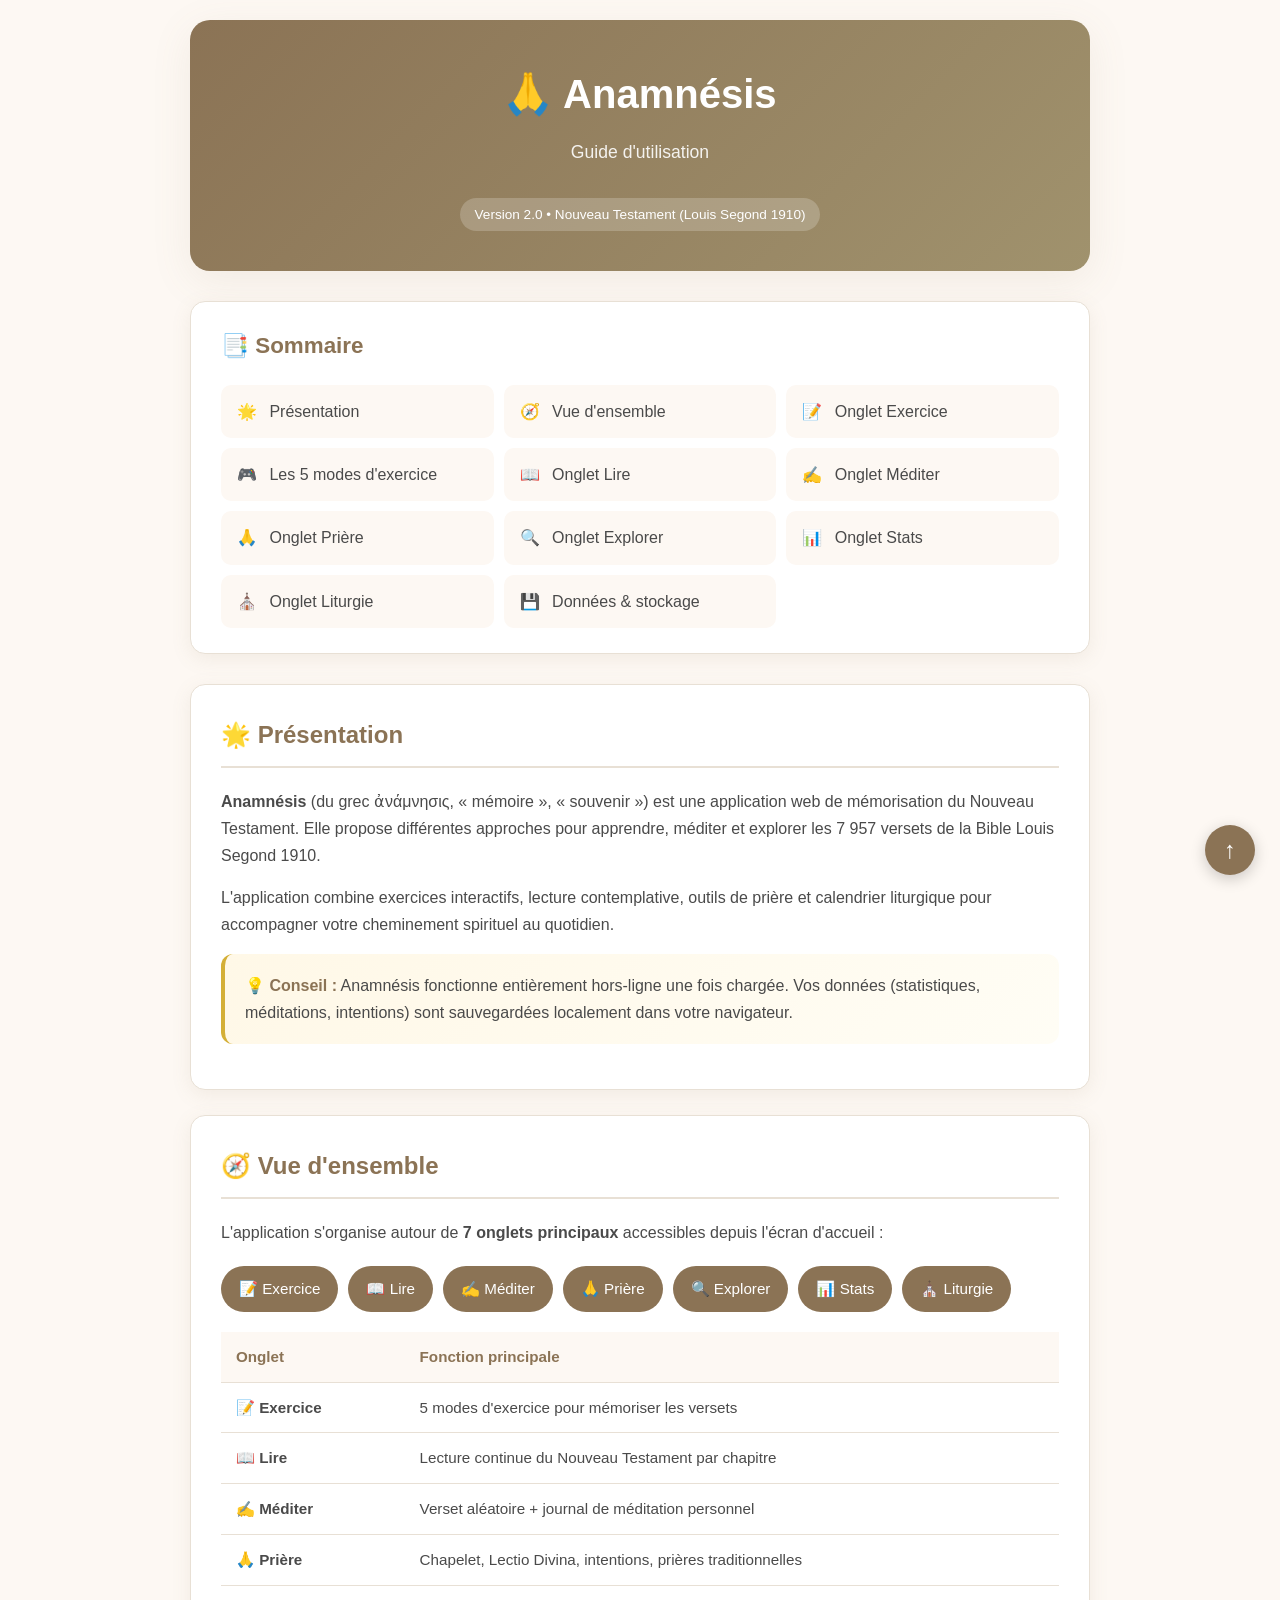
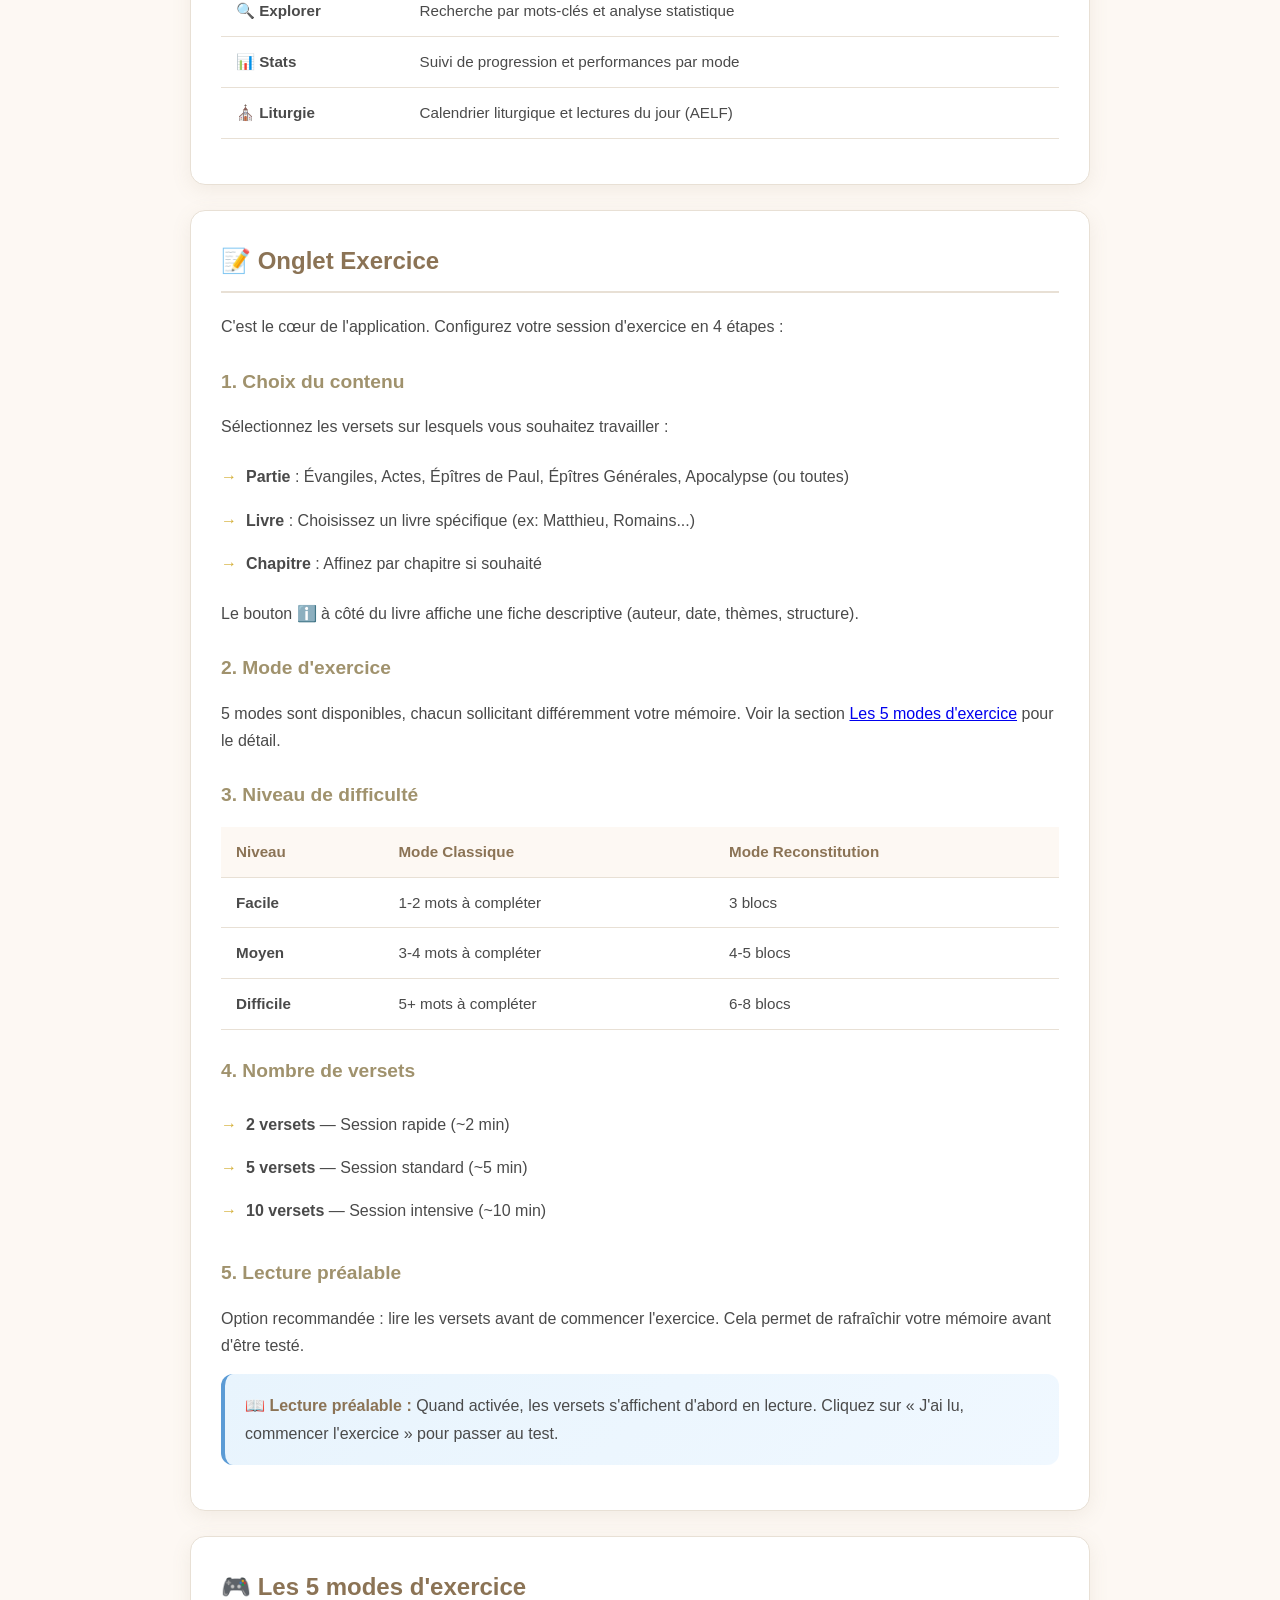
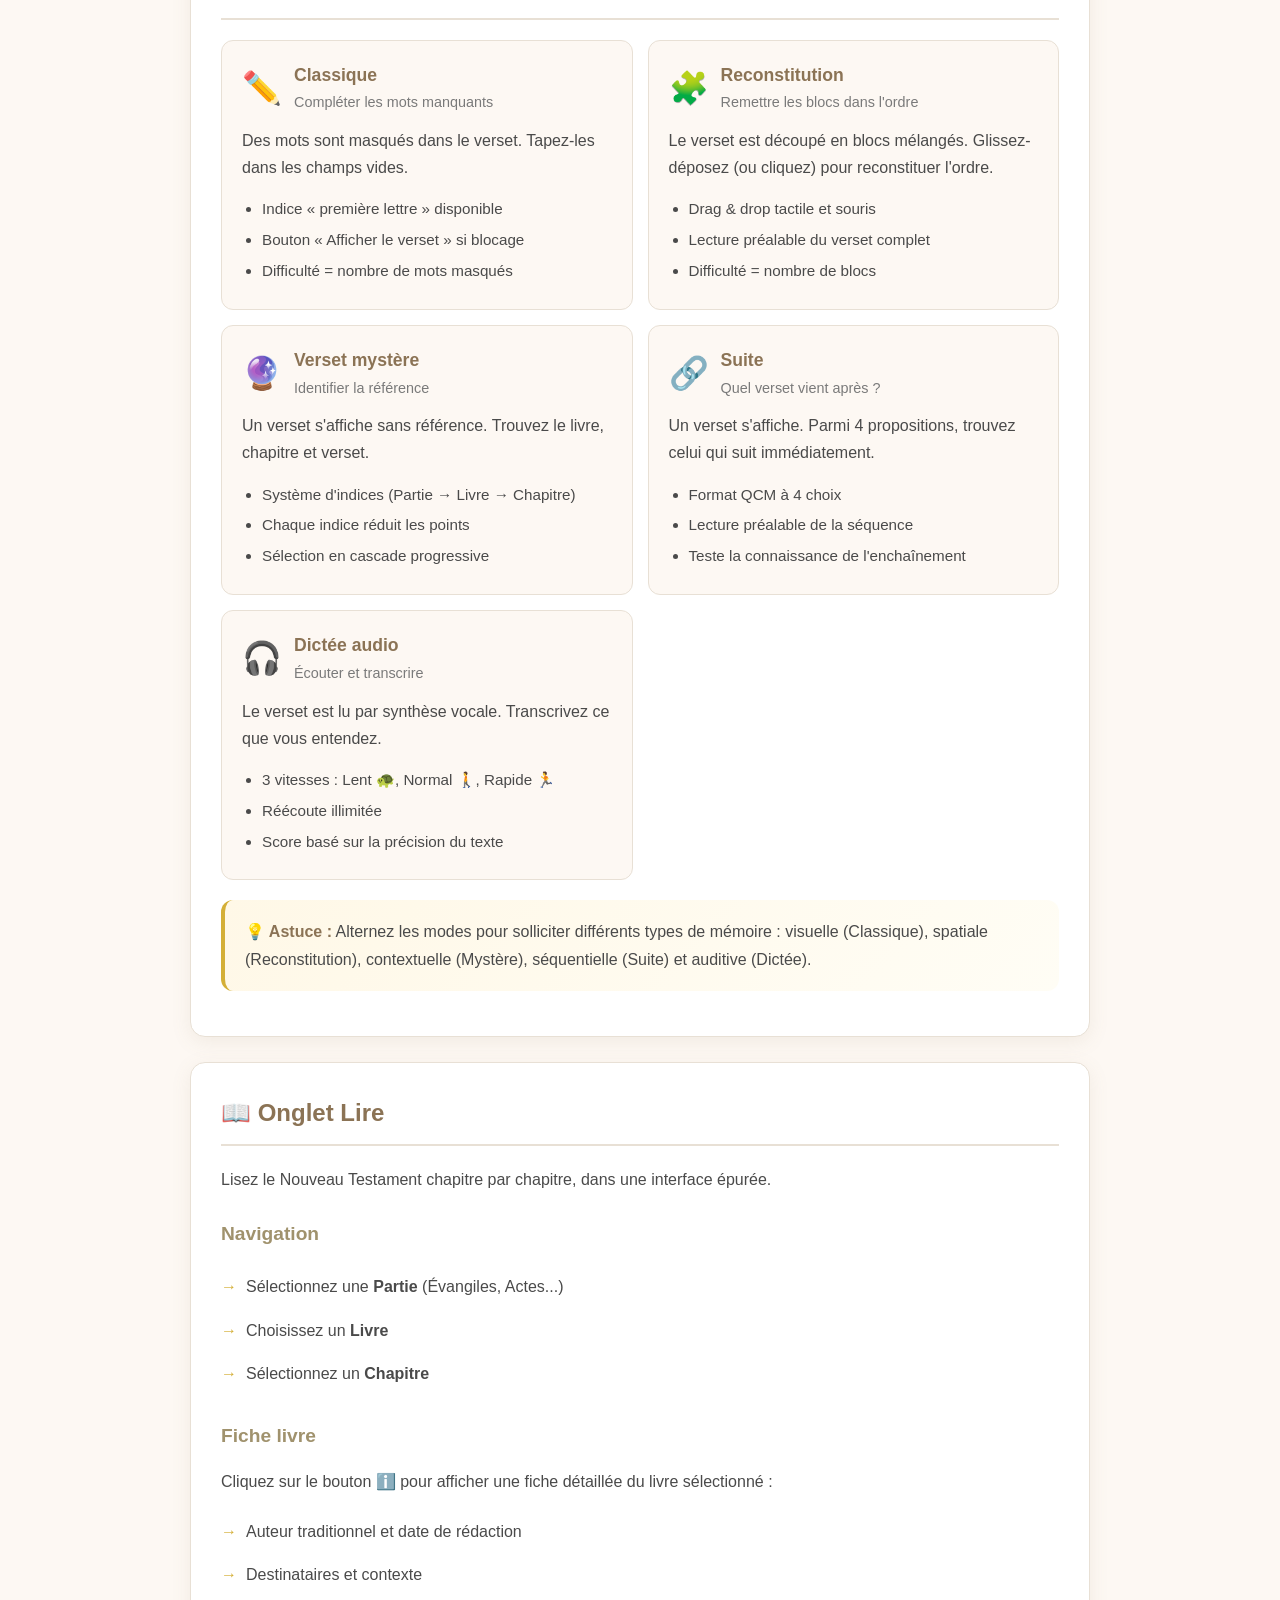
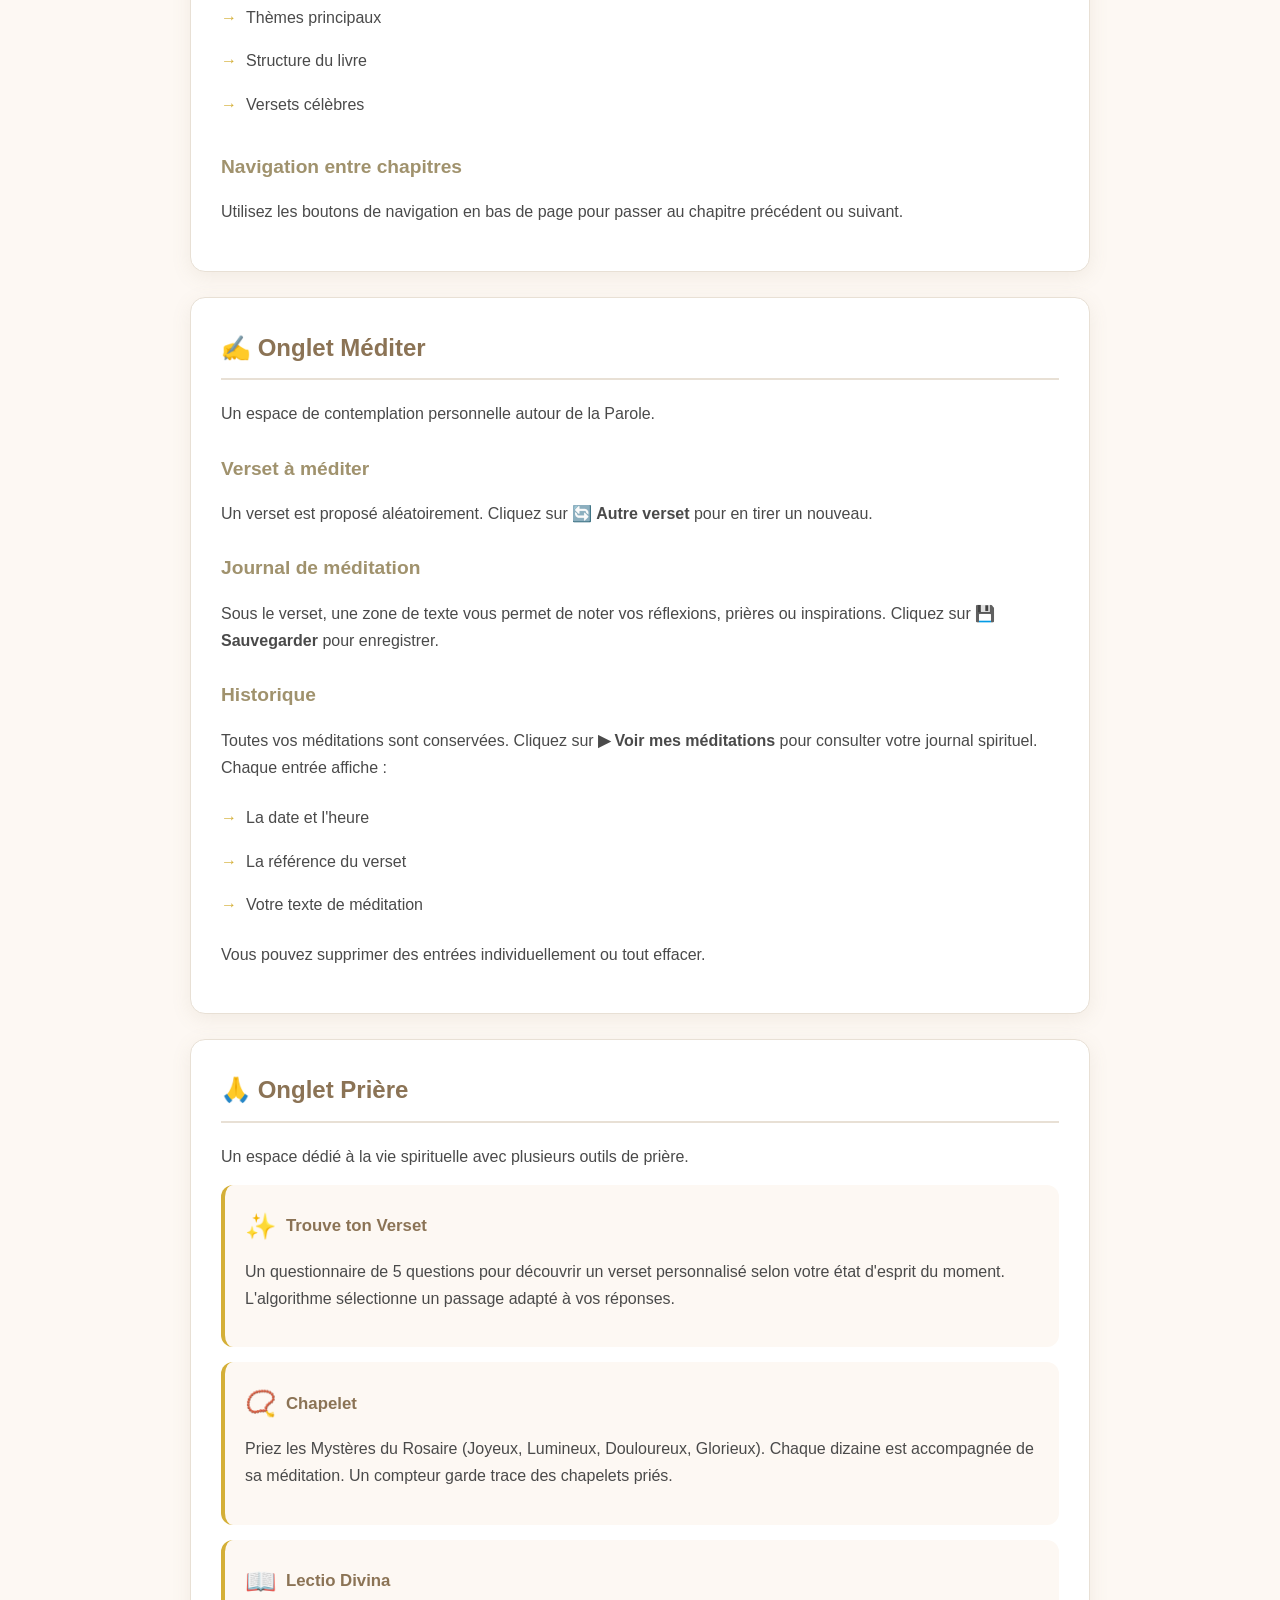
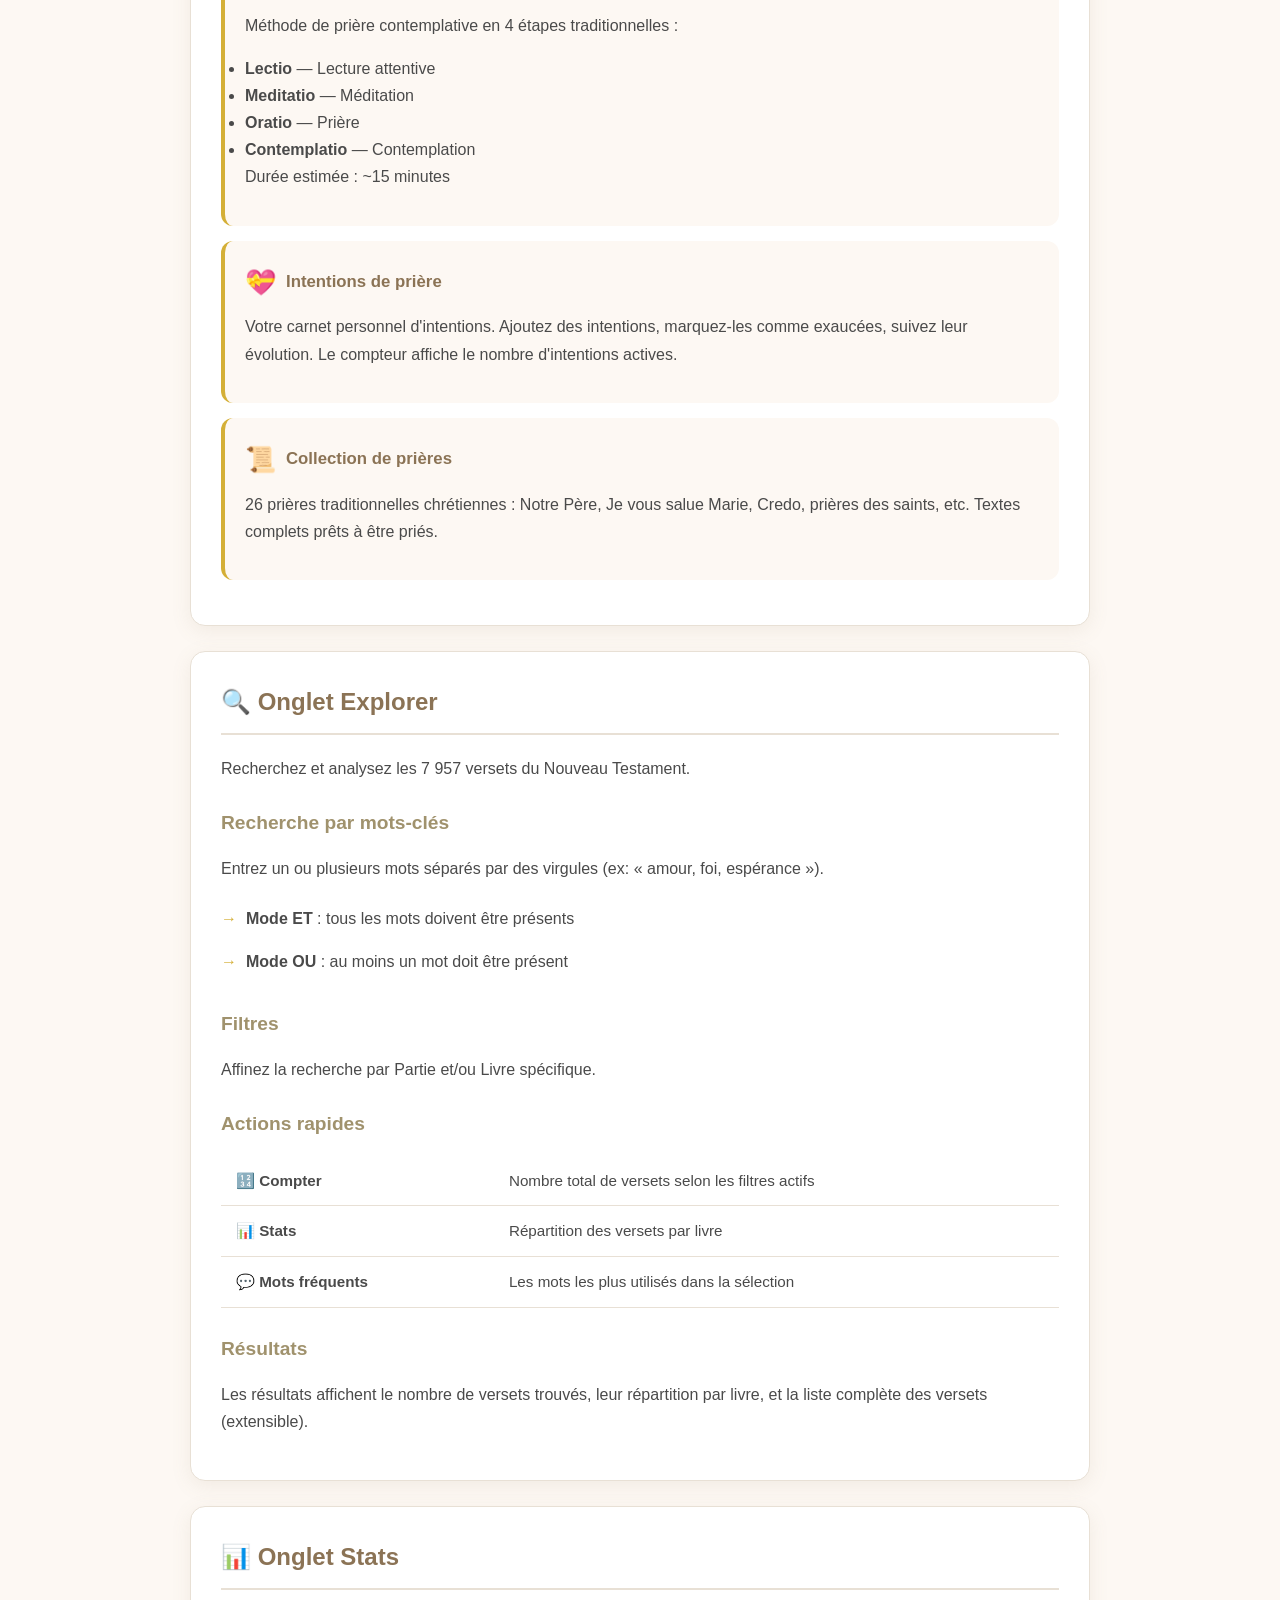
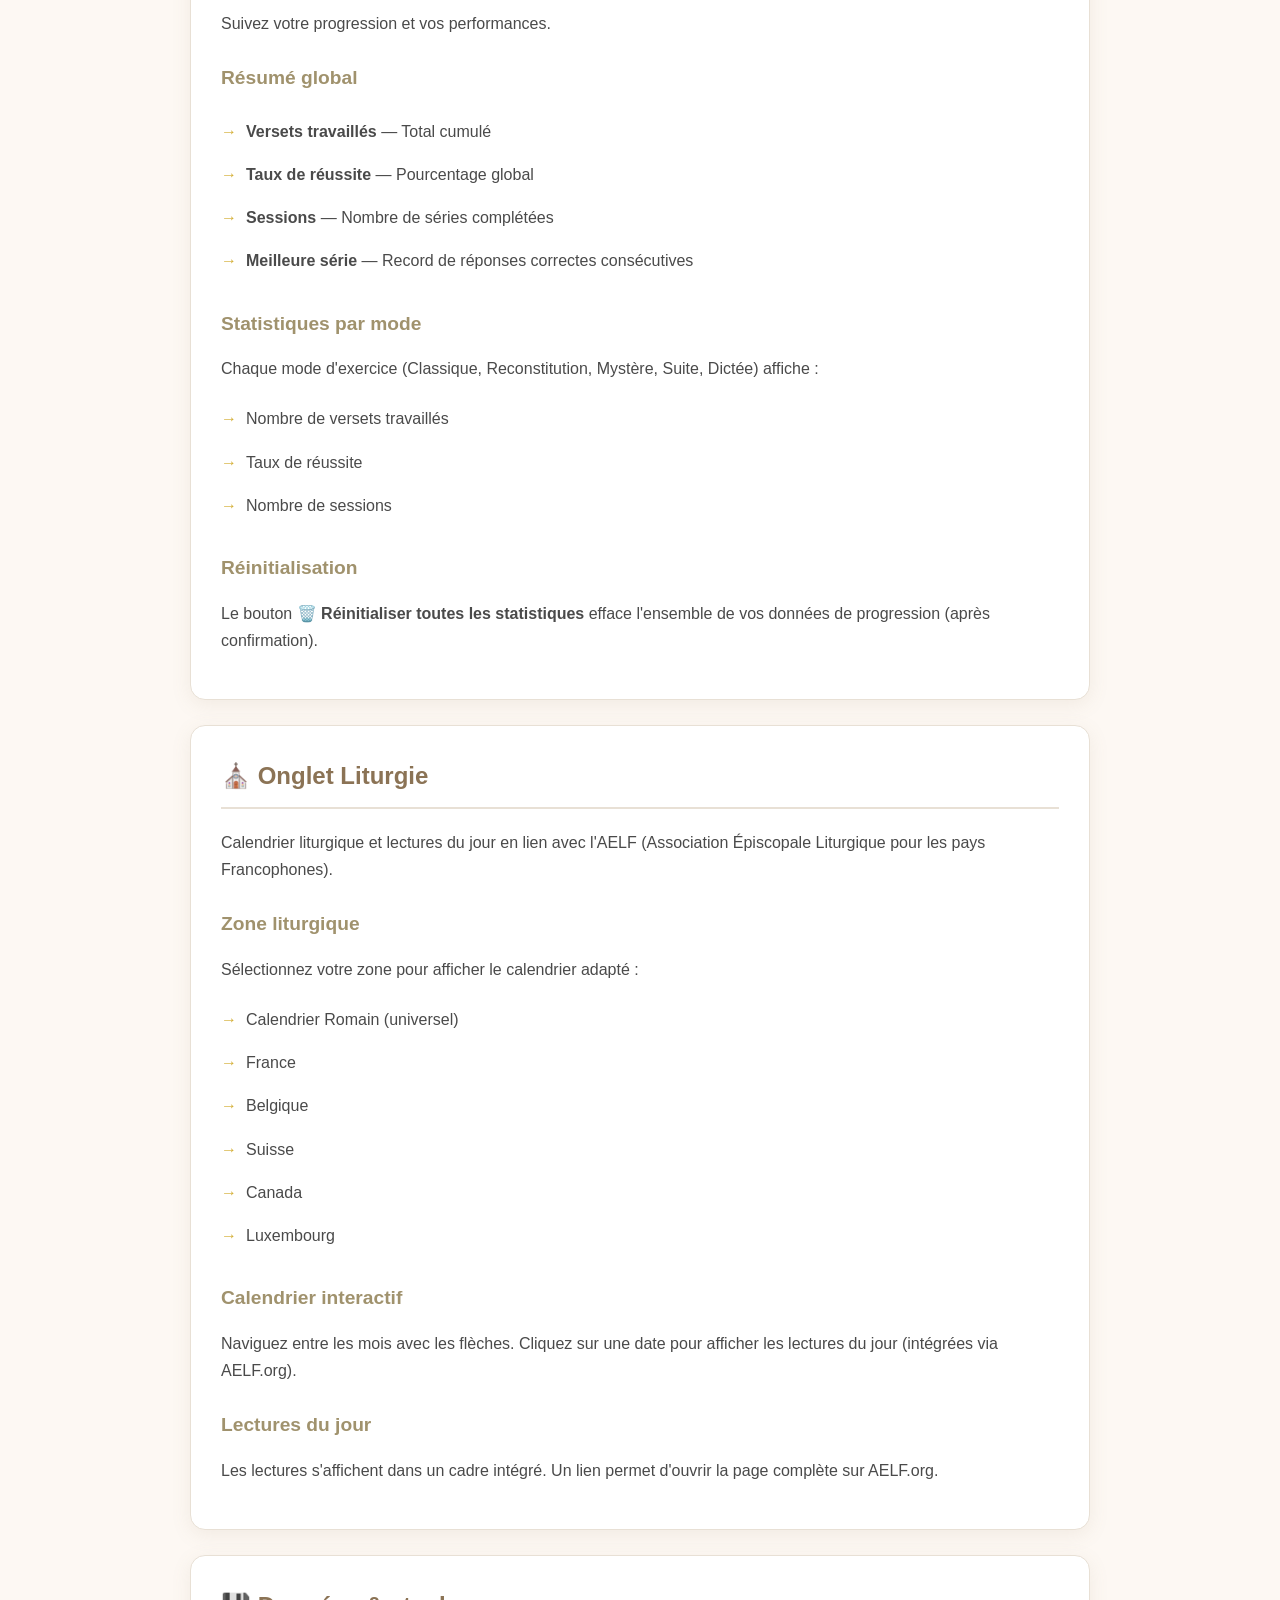
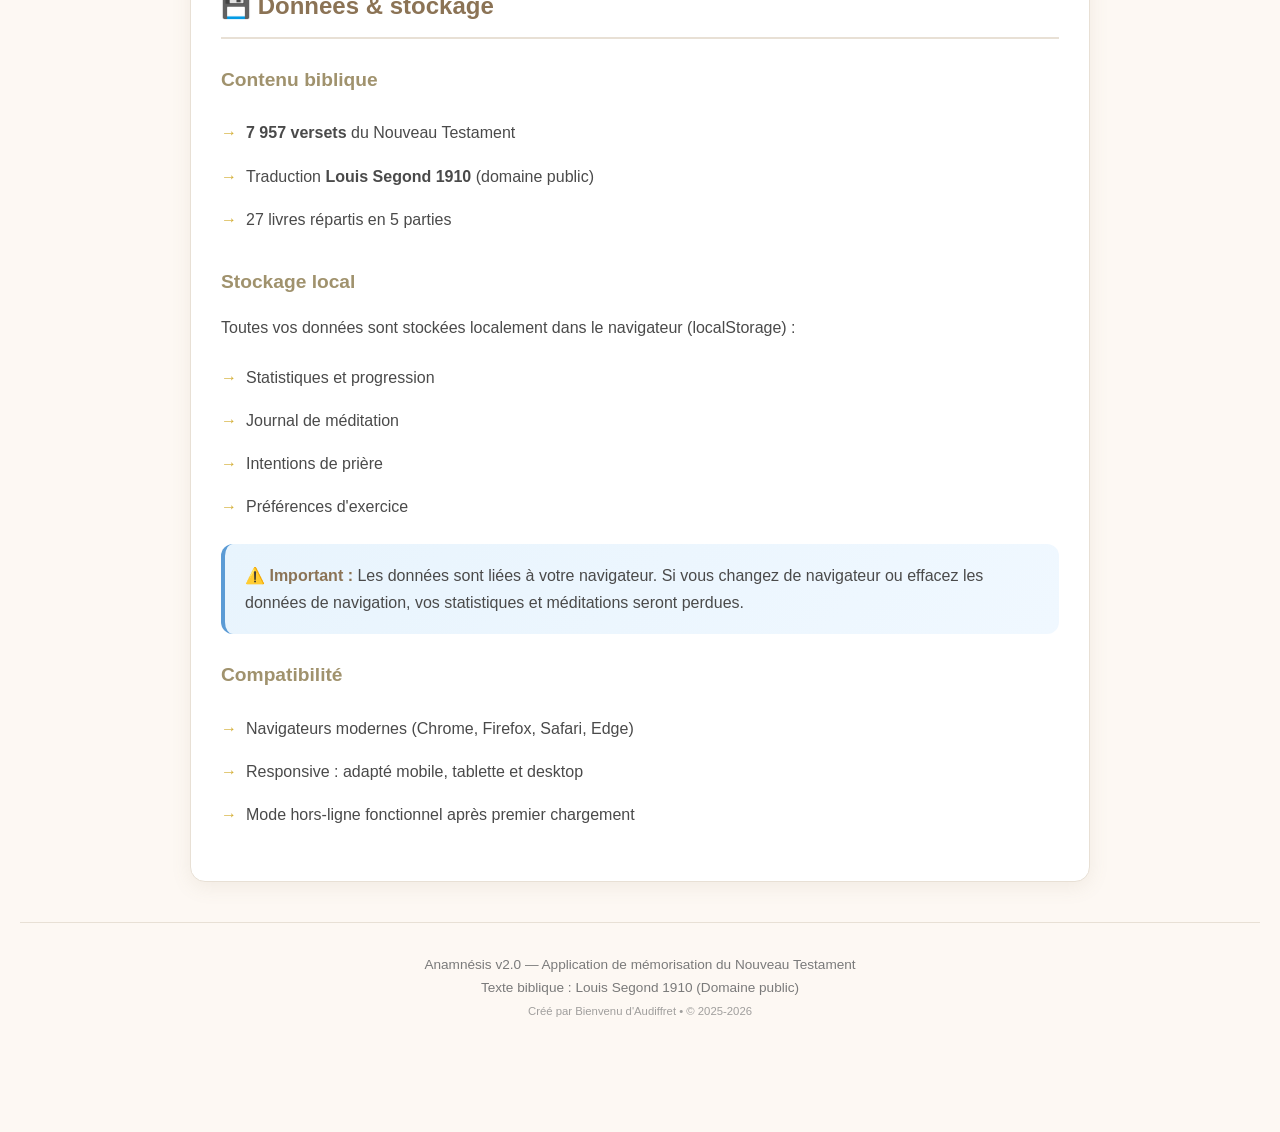
==== aide.html @ 61a50fd8 "Add files via upload" ====
<!DOCTYPE html>
<html lang="fr">
<head>
    <meta charset="UTF-8">
    <meta name="viewport" content="width=device-width, initial-scale=1.0">
    <title>Anamnésis - Guide d'utilisation</title>
    <style>
        :root {
            --primary: #8B7355;
            --primary-light: #A0926D;
            --bg: #FDF8F3;
            --bg-card: #FFFFFF;
            --text: #4A4A4A;
            --text-light: #7A7A7A;
            --border: #E8E0D5;
            --accent: #D4AF37;
            --shadow: rgba(139, 115, 85, 0.1);
        }

        * {
            margin: 0;
            padding: 0;
            box-sizing: border-box;
        }

        body {
            font-family: 'Segoe UI', Tahoma, Geneva, Verdana, sans-serif;
            background: var(--bg);
            color: var(--text);
            line-height: 1.7;
            padding: 20px;
            padding-bottom: 80px;
        }

        .container {
            max-width: 900px;
            margin: 0 auto;
        }

        /* Header */
        .header {
            text-align: center;
            padding: 40px 20px;
            background: linear-gradient(135deg, var(--primary) 0%, var(--primary-light) 100%);
            border-radius: 20px;
            color: white;
            margin-bottom: 30px;
            box-shadow: 0 10px 40px var(--shadow);
        }

        .header h1 {
            font-size: 2.5em;
            margin-bottom: 10px;
        }

        .header .subtitle {
            font-size: 1.1em;
            opacity: 0.9;
        }

        .header .version {
            display: inline-block;
            background: rgba(255,255,255,0.2);
            padding: 5px 15px;
            border-radius: 20px;
            font-size: 0.85em;
            margin-top: 15px;
        }

        /* Sommaire */
        .sommaire {
            background: var(--bg-card);
            border-radius: 15px;
            padding: 25px 30px;
            margin-bottom: 30px;
            box-shadow: 0 5px 20px var(--shadow);
            border: 1px solid var(--border);
        }

        .sommaire h2 {
            color: var(--primary);
            margin-bottom: 20px;
            font-size: 1.4em;
            display: flex;
            align-items: center;
            gap: 10px;
        }

        .sommaire-grid {
            display: grid;
            grid-template-columns: repeat(auto-fit, minmax(250px, 1fr));
            gap: 10px;
        }

        .sommaire a {
            display: block;
            padding: 12px 15px;
            background: var(--bg);
            border-radius: 10px;
            color: var(--text);
            text-decoration: none;
            transition: all 0.2s;
            border: 1px solid transparent;
        }

        .sommaire a:hover {
            background: var(--primary);
            color: white;
            transform: translateX(5px);
        }

        .sommaire a .icon {
            margin-right: 8px;
        }

        /* Sections */
        section {
            background: var(--bg-card);
            border-radius: 15px;
            padding: 30px;
            margin-bottom: 25px;
            box-shadow: 0 5px 20px var(--shadow);
            border: 1px solid var(--border);
        }

        section h2 {
            color: var(--primary);
            font-size: 1.5em;
            margin-bottom: 20px;
            padding-bottom: 10px;
            border-bottom: 2px solid var(--border);
            display: flex;
            align-items: center;
            gap: 10px;
        }

        section h3 {
            color: var(--primary-light);
            font-size: 1.2em;
            margin: 25px 0 15px 0;
        }

        section h4 {
            color: var(--text);
            font-size: 1.05em;
            margin: 20px 0 10px 0;
        }

        p {
            margin-bottom: 15px;
        }

        /* Cartes de fonctionnalités */
        .feature-card {
            background: var(--bg);
            border-radius: 12px;
            padding: 20px;
            margin: 15px 0;
            border-left: 4px solid var(--accent);
        }

        .feature-card h4 {
            margin-top: 0;
            color: var(--primary);
            display: flex;
            align-items: center;
            gap: 10px;
        }

        .feature-card .icon {
            font-size: 1.5em;
        }

        /* Grille de modes */
        .modes-grid {
            display: grid;
            grid-template-columns: repeat(auto-fit, minmax(280px, 1fr));
            gap: 15px;
            margin: 20px 0;
        }

        .mode-card {
            background: var(--bg);
            border-radius: 12px;
            padding: 20px;
            border: 1px solid var(--border);
            transition: all 0.2s;
        }

        .mode-card:hover {
            box-shadow: 0 5px 15px var(--shadow);
            transform: translateY(-2px);
        }

        .mode-card .mode-header {
            display: flex;
            align-items: center;
            gap: 12px;
            margin-bottom: 12px;
        }

        .mode-card .mode-icon {
            font-size: 2em;
        }

        .mode-card .mode-name {
            font-weight: 600;
            color: var(--primary);
            font-size: 1.1em;
        }

        .mode-card .mode-tagline {
            font-size: 0.9em;
            color: var(--text-light);
        }

        .mode-card ul {
            margin: 10px 0 0 20px;
            font-size: 0.95em;
        }

        .mode-card li {
            margin: 5px 0;
        }

        /* Onglets visuels */
        .tabs-visual {
            display: flex;
            flex-wrap: wrap;
            gap: 10px;
            margin: 20px 0;
        }

        .tab-badge {
            background: var(--primary);
            color: white;
            padding: 10px 18px;
            border-radius: 25px;
            font-size: 0.95em;
            display: flex;
            align-items: center;
            gap: 8px;
        }

        /* Liste stylée */
        ul.styled-list {
            list-style: none;
            margin: 15px 0;
        }

        ul.styled-list li {
            padding: 8px 0 8px 25px;
            position: relative;
        }

        ul.styled-list li::before {
            content: '→';
            position: absolute;
            left: 0;
            color: var(--accent);
            font-weight: bold;
        }

        /* Table */
        table {
            width: 100%;
            border-collapse: collapse;
            margin: 15px 0;
            font-size: 0.95em;
        }

        th, td {
            padding: 12px 15px;
            text-align: left;
            border-bottom: 1px solid var(--border);
        }

        th {
            background: var(--bg);
            color: var(--primary);
            font-weight: 600;
        }

        tr:hover {
            background: var(--bg);
        }

        /* Info box */
        .info-box {
            background: linear-gradient(135deg, #E8F4FD 0%, #F0F8FF 100%);
            border-radius: 12px;
            padding: 18px 20px;
            margin: 15px 0;
            border-left: 4px solid #5B9BD5;
        }

        .info-box.tip {
            background: linear-gradient(135deg, #FFF8E7 0%, #FFFDF5 100%);
            border-left-color: var(--accent);
        }

        .info-box strong {
            color: var(--primary);
        }

        /* Bouton retour sommaire */
        .back-to-top {
            position: fixed;
            bottom: 25px;
            right: 25px;
            width: 50px;
            height: 50px;
            background: var(--primary);
            color: white;
            border: none;
            border-radius: 50%;
            font-size: 1.5em;
            cursor: pointer;
            box-shadow: 0 4px 15px rgba(0,0,0,0.2);
            transition: all 0.3s;
            display: flex;
            align-items: center;
            justify-content: center;
            text-decoration: none;
        }

        .back-to-top:hover {
            background: var(--primary-light);
            transform: translateY(-3px);
        }

        /* Footer */
        footer {
            text-align: center;
            padding: 30px;
            color: var(--text-light);
            font-size: 0.85em;
            border-top: 1px solid var(--border);
            margin-top: 40px;
        }

        footer a {
            color: var(--primary);
            text-decoration: none;
        }

        /* Responsive */
        @media (max-width: 600px) {
            body {
                padding: 10px;
            }

            .header h1 {
                font-size: 1.8em;
            }

            section {
                padding: 20px;
            }

            .sommaire {
                padding: 20px;
            }

            .sommaire-grid {
                grid-template-columns: 1fr;
            }

            .tabs-visual {
                justify-content: center;
            }
        }
    </style>
</head>
<body>

<div class="container">

    <!-- Header -->
    <header class="header">
        <h1>🙏 Anamnésis</h1>
        <p class="subtitle">Guide d'utilisation</p>
        <span class="version">Version 2.0 • Nouveau Testament (Louis Segond 1910)</span>
    </header>

    <!-- Sommaire -->
    <nav class="sommaire" id="sommaire">
        <h2>📑 Sommaire</h2>
        <div class="sommaire-grid">
            <a href="#presentation"><span class="icon">🌟</span> Présentation</a>
            <a href="#navigation"><span class="icon">🧭</span> Vue d'ensemble</a>
            <a href="#exercice"><span class="icon">📝</span> Onglet Exercice</a>
            <a href="#modes"><span class="icon">🎮</span> Les 5 modes d'exercice</a>
            <a href="#lire"><span class="icon">📖</span> Onglet Lire</a>
            <a href="#mediter"><span class="icon">✍️</span> Onglet Méditer</a>
            <a href="#priere"><span class="icon">🙏</span> Onglet Prière</a>
            <a href="#explorer"><span class="icon">🔍</span> Onglet Explorer</a>
            <a href="#stats"><span class="icon">📊</span> Onglet Stats</a>
            <a href="#liturgie"><span class="icon">⛪</span> Onglet Liturgie</a>
            <a href="#donnees"><span class="icon">💾</span> Données & stockage</a>
        </div>
    </nav>

    <!-- Présentation -->
    <section id="presentation">
        <h2>🌟 Présentation</h2>
        <p><strong>Anamnésis</strong> (du grec ἀνάμνησις, « mémoire », « souvenir ») est une application web de mémorisation du Nouveau Testament. Elle propose différentes approches pour apprendre, méditer et explorer les 7 957 versets de la Bible Louis Segond 1910.</p>
        
        <p>L'application combine exercices interactifs, lecture contemplative, outils de prière et calendrier liturgique pour accompagner votre cheminement spirituel au quotidien.</p>

        <div class="info-box tip">
            <strong>💡 Conseil :</strong> Anamnésis fonctionne entièrement hors-ligne une fois chargée. Vos données (statistiques, méditations, intentions) sont sauvegardées localement dans votre navigateur.
        </div>
    </section>

    <!-- Vue d'ensemble -->
    <section id="navigation">
        <h2>🧭 Vue d'ensemble</h2>
        <p>L'application s'organise autour de <strong>7 onglets principaux</strong> accessibles depuis l'écran d'accueil :</p>
        
        <div class="tabs-visual">
            <span class="tab-badge">📝 Exercice</span>
            <span class="tab-badge">📖 Lire</span>
            <span class="tab-badge">✍️ Méditer</span>
            <span class="tab-badge">🙏 Prière</span>
            <span class="tab-badge">🔍 Explorer</span>
            <span class="tab-badge">📊 Stats</span>
            <span class="tab-badge">⛪ Liturgie</span>
        </div>

        <table>
            <thead>
                <tr>
                    <th>Onglet</th>
                    <th>Fonction principale</th>
                </tr>
            </thead>
            <tbody>
                <tr>
                    <td><strong>📝 Exercice</strong></td>
                    <td>5 modes d'exercice pour mémoriser les versets</td>
                </tr>
                <tr>
                    <td><strong>📖 Lire</strong></td>
                    <td>Lecture continue du Nouveau Testament par chapitre</td>
                </tr>
                <tr>
                    <td><strong>✍️ Méditer</strong></td>
                    <td>Verset aléatoire + journal de méditation personnel</td>
                </tr>
                <tr>
                    <td><strong>🙏 Prière</strong></td>
                    <td>Chapelet, Lectio Divina, intentions, prières traditionnelles</td>
                </tr>
                <tr>
                    <td><strong>🔍 Explorer</strong></td>
                    <td>Recherche par mots-clés et analyse statistique</td>
                </tr>
                <tr>
                    <td><strong>📊 Stats</strong></td>
                    <td>Suivi de progression et performances par mode</td>
                </tr>
                <tr>
                    <td><strong>⛪ Liturgie</strong></td>
                    <td>Calendrier liturgique et lectures du jour (AELF)</td>
                </tr>
            </tbody>
        </table>
    </section>

    <!-- Onglet Exercice -->
    <section id="exercice">
        <h2>📝 Onglet Exercice</h2>
        <p>C'est le cœur de l'application. Configurez votre session d'exercice en 4 étapes :</p>

        <h3>1. Choix du contenu</h3>
        <p>Sélectionnez les versets sur lesquels vous souhaitez travailler :</p>
        <ul class="styled-list">
            <li><strong>Partie</strong> : Évangiles, Actes, Épîtres de Paul, Épîtres Générales, Apocalypse (ou toutes)</li>
            <li><strong>Livre</strong> : Choisissez un livre spécifique (ex: Matthieu, Romains...)</li>
            <li><strong>Chapitre</strong> : Affinez par chapitre si souhaité</li>
        </ul>
        <p>Le bouton <strong>ℹ️</strong> à côté du livre affiche une fiche descriptive (auteur, date, thèmes, structure).</p>

        <h3>2. Mode d'exercice</h3>
        <p>5 modes sont disponibles, chacun sollicitant différemment votre mémoire. Voir la section <a href="#modes">Les 5 modes d'exercice</a> pour le détail.</p>

        <h3>3. Niveau de difficulté</h3>
        <table>
            <thead>
                <tr>
                    <th>Niveau</th>
                    <th>Mode Classique</th>
                    <th>Mode Reconstitution</th>
                </tr>
            </thead>
            <tbody>
                <tr>
                    <td><strong>Facile</strong></td>
                    <td>1-2 mots à compléter</td>
                    <td>3 blocs</td>
                </tr>
                <tr>
                    <td><strong>Moyen</strong></td>
                    <td>3-4 mots à compléter</td>
                    <td>4-5 blocs</td>
                </tr>
                <tr>
                    <td><strong>Difficile</strong></td>
                    <td>5+ mots à compléter</td>
                    <td>6-8 blocs</td>
                </tr>
            </tbody>
        </table>

        <h3>4. Nombre de versets</h3>
        <ul class="styled-list">
            <li><strong>2 versets</strong> — Session rapide (~2 min)</li>
            <li><strong>5 versets</strong> — Session standard (~5 min)</li>
            <li><strong>10 versets</strong> — Session intensive (~10 min)</li>
        </ul>

        <h3>5. Lecture préalable</h3>
        <p>Option recommandée : lire les versets avant de commencer l'exercice. Cela permet de rafraîchir votre mémoire avant d'être testé.</p>

        <div class="info-box">
            <strong>📖 Lecture préalable :</strong> Quand activée, les versets s'affichent d'abord en lecture. Cliquez sur « J'ai lu, commencer l'exercice » pour passer au test.
        </div>
    </section>

    <!-- Les 5 modes -->
    <section id="modes">
        <h2>🎮 Les 5 modes d'exercice</h2>
        
        <div class="modes-grid">
            
            <div class="mode-card">
                <div class="mode-header">
                    <span class="mode-icon">✏️</span>
                    <div>
                        <div class="mode-name">Classique</div>
                        <div class="mode-tagline">Compléter les mots manquants</div>
                    </div>
                </div>
                <p>Des mots sont masqués dans le verset. Tapez-les dans les champs vides.</p>
                <ul>
                    <li>Indice « première lettre » disponible</li>
                    <li>Bouton « Afficher le verset » si blocage</li>
                    <li>Difficulté = nombre de mots masqués</li>
                </ul>
            </div>

            <div class="mode-card">
                <div class="mode-header">
                    <span class="mode-icon">🧩</span>
                    <div>
                        <div class="mode-name">Reconstitution</div>
                        <div class="mode-tagline">Remettre les blocs dans l'ordre</div>
                    </div>
                </div>
                <p>Le verset est découpé en blocs mélangés. Glissez-déposez (ou cliquez) pour reconstituer l'ordre.</p>
                <ul>
                    <li>Drag & drop tactile et souris</li>
                    <li>Lecture préalable du verset complet</li>
                    <li>Difficulté = nombre de blocs</li>
                </ul>
            </div>

            <div class="mode-card">
                <div class="mode-header">
                    <span class="mode-icon">🔮</span>
                    <div>
                        <div class="mode-name">Verset mystère</div>
                        <div class="mode-tagline">Identifier la référence</div>
                    </div>
                </div>
                <p>Un verset s'affiche sans référence. Trouvez le livre, chapitre et verset.</p>
                <ul>
                    <li>Système d'indices (Partie → Livre → Chapitre)</li>
                    <li>Chaque indice réduit les points</li>
                    <li>Sélection en cascade progressive</li>
                </ul>
            </div>

            <div class="mode-card">
                <div class="mode-header">
                    <span class="mode-icon">🔗</span>
                    <div>
                        <div class="mode-name">Suite</div>
                        <div class="mode-tagline">Quel verset vient après ?</div>
                    </div>
                </div>
                <p>Un verset s'affiche. Parmi 4 propositions, trouvez celui qui suit immédiatement.</p>
                <ul>
                    <li>Format QCM à 4 choix</li>
                    <li>Lecture préalable de la séquence</li>
                    <li>Teste la connaissance de l'enchaînement</li>
                </ul>
            </div>

            <div class="mode-card">
                <div class="mode-header">
                    <span class="mode-icon">🎧</span>
                    <div>
                        <div class="mode-name">Dictée audio</div>
                        <div class="mode-tagline">Écouter et transcrire</div>
                    </div>
                </div>
                <p>Le verset est lu par synthèse vocale. Transcrivez ce que vous entendez.</p>
                <ul>
                    <li>3 vitesses : Lent 🐢, Normal 🚶, Rapide 🏃</li>
                    <li>Réécoute illimitée</li>
                    <li>Score basé sur la précision du texte</li>
                </ul>
            </div>

        </div>

        <div class="info-box tip">
            <strong>💡 Astuce :</strong> Alternez les modes pour solliciter différents types de mémoire : visuelle (Classique), spatiale (Reconstitution), contextuelle (Mystère), séquentielle (Suite) et auditive (Dictée).
        </div>
    </section>

    <!-- Onglet Lire -->
    <section id="lire">
        <h2>📖 Onglet Lire</h2>
        <p>Lisez le Nouveau Testament chapitre par chapitre, dans une interface épurée.</p>

        <h3>Navigation</h3>
        <ul class="styled-list">
            <li>Sélectionnez une <strong>Partie</strong> (Évangiles, Actes...)</li>
            <li>Choisissez un <strong>Livre</strong></li>
            <li>Sélectionnez un <strong>Chapitre</strong></li>
        </ul>

        <h3>Fiche livre</h3>
        <p>Cliquez sur le bouton <strong>ℹ️</strong> pour afficher une fiche détaillée du livre sélectionné :</p>
        <ul class="styled-list">
            <li>Auteur traditionnel et date de rédaction</li>
            <li>Destinataires et contexte</li>
            <li>Thèmes principaux</li>
            <li>Structure du livre</li>
            <li>Versets célèbres</li>
        </ul>

        <h3>Navigation entre chapitres</h3>
        <p>Utilisez les boutons de navigation en bas de page pour passer au chapitre précédent ou suivant.</p>
    </section>

    <!-- Onglet Méditer -->
    <section id="mediter">
        <h2>✍️ Onglet Méditer</h2>
        <p>Un espace de contemplation personnelle autour de la Parole.</p>

        <h3>Verset à méditer</h3>
        <p>Un verset est proposé aléatoirement. Cliquez sur <strong>🔄 Autre verset</strong> pour en tirer un nouveau.</p>

        <h3>Journal de méditation</h3>
        <p>Sous le verset, une zone de texte vous permet de noter vos réflexions, prières ou inspirations. Cliquez sur <strong>💾 Sauvegarder</strong> pour enregistrer.</p>

        <h3>Historique</h3>
        <p>Toutes vos méditations sont conservées. Cliquez sur <strong>▶ Voir mes méditations</strong> pour consulter votre journal spirituel. Chaque entrée affiche :</p>
        <ul class="styled-list">
            <li>La date et l'heure</li>
            <li>La référence du verset</li>
            <li>Votre texte de méditation</li>
        </ul>
        <p>Vous pouvez supprimer des entrées individuellement ou tout effacer.</p>
    </section>

    <!-- Onglet Prière -->
    <section id="priere">
        <h2>🙏 Onglet Prière</h2>
        <p>Un espace dédié à la vie spirituelle avec plusieurs outils de prière.</p>

        <div class="feature-card">
            <h4><span class="icon">✨</span> Trouve ton Verset</h4>
            <p>Un questionnaire de 5 questions pour découvrir un verset personnalisé selon votre état d'esprit du moment. L'algorithme sélectionne un passage adapté à vos réponses.</p>
        </div>

        <div class="feature-card">
            <h4><span class="icon">📿</span> Chapelet</h4>
            <p>Priez les Mystères du Rosaire (Joyeux, Lumineux, Douloureux, Glorieux). Chaque dizaine est accompagnée de sa méditation. Un compteur garde trace des chapelets priés.</p>
        </div>

        <div class="feature-card">
            <h4><span class="icon">📖</span> Lectio Divina</h4>
            <p>Méthode de prière contemplative en 4 étapes traditionnelles :</p>
            <ul>
                <li><strong>Lectio</strong> — Lecture attentive</li>
                <li><strong>Meditatio</strong> — Méditation</li>
                <li><strong>Oratio</strong> — Prière</li>
                <li><strong>Contemplatio</strong> — Contemplation</li>
            </ul>
            <p>Durée estimée : ~15 minutes</p>
        </div>

        <div class="feature-card">
            <h4><span class="icon">💝</span> Intentions de prière</h4>
            <p>Votre carnet personnel d'intentions. Ajoutez des intentions, marquez-les comme exaucées, suivez leur évolution. Le compteur affiche le nombre d'intentions actives.</p>
        </div>

        <div class="feature-card">
            <h4><span class="icon">📜</span> Collection de prières</h4>
            <p>26 prières traditionnelles chrétiennes : Notre Père, Je vous salue Marie, Credo, prières des saints, etc. Textes complets prêts à être priés.</p>
        </div>
    </section>

    <!-- Onglet Explorer -->
    <section id="explorer">
        <h2>🔍 Onglet Explorer</h2>
        <p>Recherchez et analysez les 7 957 versets du Nouveau Testament.</p>

        <h3>Recherche par mots-clés</h3>
        <p>Entrez un ou plusieurs mots séparés par des virgules (ex: « amour, foi, espérance »).</p>
        <ul class="styled-list">
            <li><strong>Mode ET</strong> : tous les mots doivent être présents</li>
            <li><strong>Mode OU</strong> : au moins un mot doit être présent</li>
        </ul>

        <h3>Filtres</h3>
        <p>Affinez la recherche par Partie et/ou Livre spécifique.</p>

        <h3>Actions rapides</h3>
        <table>
            <tr>
                <td><strong>🔢 Compter</strong></td>
                <td>Nombre total de versets selon les filtres actifs</td>
            </tr>
            <tr>
                <td><strong>📊 Stats</strong></td>
                <td>Répartition des versets par livre</td>
            </tr>
            <tr>
                <td><strong>💬 Mots fréquents</strong></td>
                <td>Les mots les plus utilisés dans la sélection</td>
            </tr>
        </table>

        <h3>Résultats</h3>
        <p>Les résultats affichent le nombre de versets trouvés, leur répartition par livre, et la liste complète des versets (extensible).</p>
    </section>

    <!-- Onglet Stats -->
    <section id="stats">
        <h2>📊 Onglet Stats</h2>
        <p>Suivez votre progression et vos performances.</p>

        <h3>Résumé global</h3>
        <ul class="styled-list">
            <li><strong>Versets travaillés</strong> — Total cumulé</li>
            <li><strong>Taux de réussite</strong> — Pourcentage global</li>
            <li><strong>Sessions</strong> — Nombre de séries complétées</li>
            <li><strong>Meilleure série</strong> — Record de réponses correctes consécutives</li>
        </ul>

        <h3>Statistiques par mode</h3>
        <p>Chaque mode d'exercice (Classique, Reconstitution, Mystère, Suite, Dictée) affiche :</p>
        <ul class="styled-list">
            <li>Nombre de versets travaillés</li>
            <li>Taux de réussite</li>
            <li>Nombre de sessions</li>
        </ul>

        <h3>Réinitialisation</h3>
        <p>Le bouton <strong>🗑️ Réinitialiser toutes les statistiques</strong> efface l'ensemble de vos données de progression (après confirmation).</p>
    </section>

    <!-- Onglet Liturgie -->
    <section id="liturgie">
        <h2>⛪ Onglet Liturgie</h2>
        <p>Calendrier liturgique et lectures du jour en lien avec l'AELF (Association Épiscopale Liturgique pour les pays Francophones).</p>

        <h3>Zone liturgique</h3>
        <p>Sélectionnez votre zone pour afficher le calendrier adapté :</p>
        <ul class="styled-list">
            <li>Calendrier Romain (universel)</li>
            <li>France</li>
            <li>Belgique</li>
            <li>Suisse</li>
            <li>Canada</li>
            <li>Luxembourg</li>
        </ul>

        <h3>Calendrier interactif</h3>
        <p>Naviguez entre les mois avec les flèches. Cliquez sur une date pour afficher les lectures du jour (intégrées via AELF.org).</p>

        <h3>Lectures du jour</h3>
        <p>Les lectures s'affichent dans un cadre intégré. Un lien permet d'ouvrir la page complète sur AELF.org.</p>
    </section>

    <!-- Données techniques -->
    <section id="donnees">
        <h2>💾 Données & stockage</h2>
        
        <h3>Contenu biblique</h3>
        <ul class="styled-list">
            <li><strong>7 957 versets</strong> du Nouveau Testament</li>
            <li>Traduction <strong>Louis Segond 1910</strong> (domaine public)</li>
            <li>27 livres répartis en 5 parties</li>
        </ul>

        <h3>Stockage local</h3>
        <p>Toutes vos données sont stockées localement dans le navigateur (localStorage) :</p>
        <ul class="styled-list">
            <li>Statistiques et progression</li>
            <li>Journal de méditation</li>
            <li>Intentions de prière</li>
            <li>Préférences d'exercice</li>
        </ul>

        <div class="info-box">
            <strong>⚠️ Important :</strong> Les données sont liées à votre navigateur. Si vous changez de navigateur ou effacez les données de navigation, vos statistiques et méditations seront perdues.
        </div>

        <h3>Compatibilité</h3>
        <ul class="styled-list">
            <li>Navigateurs modernes (Chrome, Firefox, Safari, Edge)</li>
            <li>Responsive : adapté mobile, tablette et desktop</li>
            <li>Mode hors-ligne fonctionnel après premier chargement</li>
        </ul>
    </section>

</div>

<!-- Bouton retour sommaire -->
<a href="#sommaire" class="back-to-top" title="Retour au sommaire">↑</a>

<!-- Footer -->
<footer>
    Anamnésis v2.0 — Application de mémorisation du Nouveau Testament<br>
    Texte biblique : Louis Segond 1910 (Domaine public)<br>
    <small style="opacity: 0.7;">Créé par Bienvenu d'Audiffret • © 2025-2026</small>
</footer>

</body>
</html>
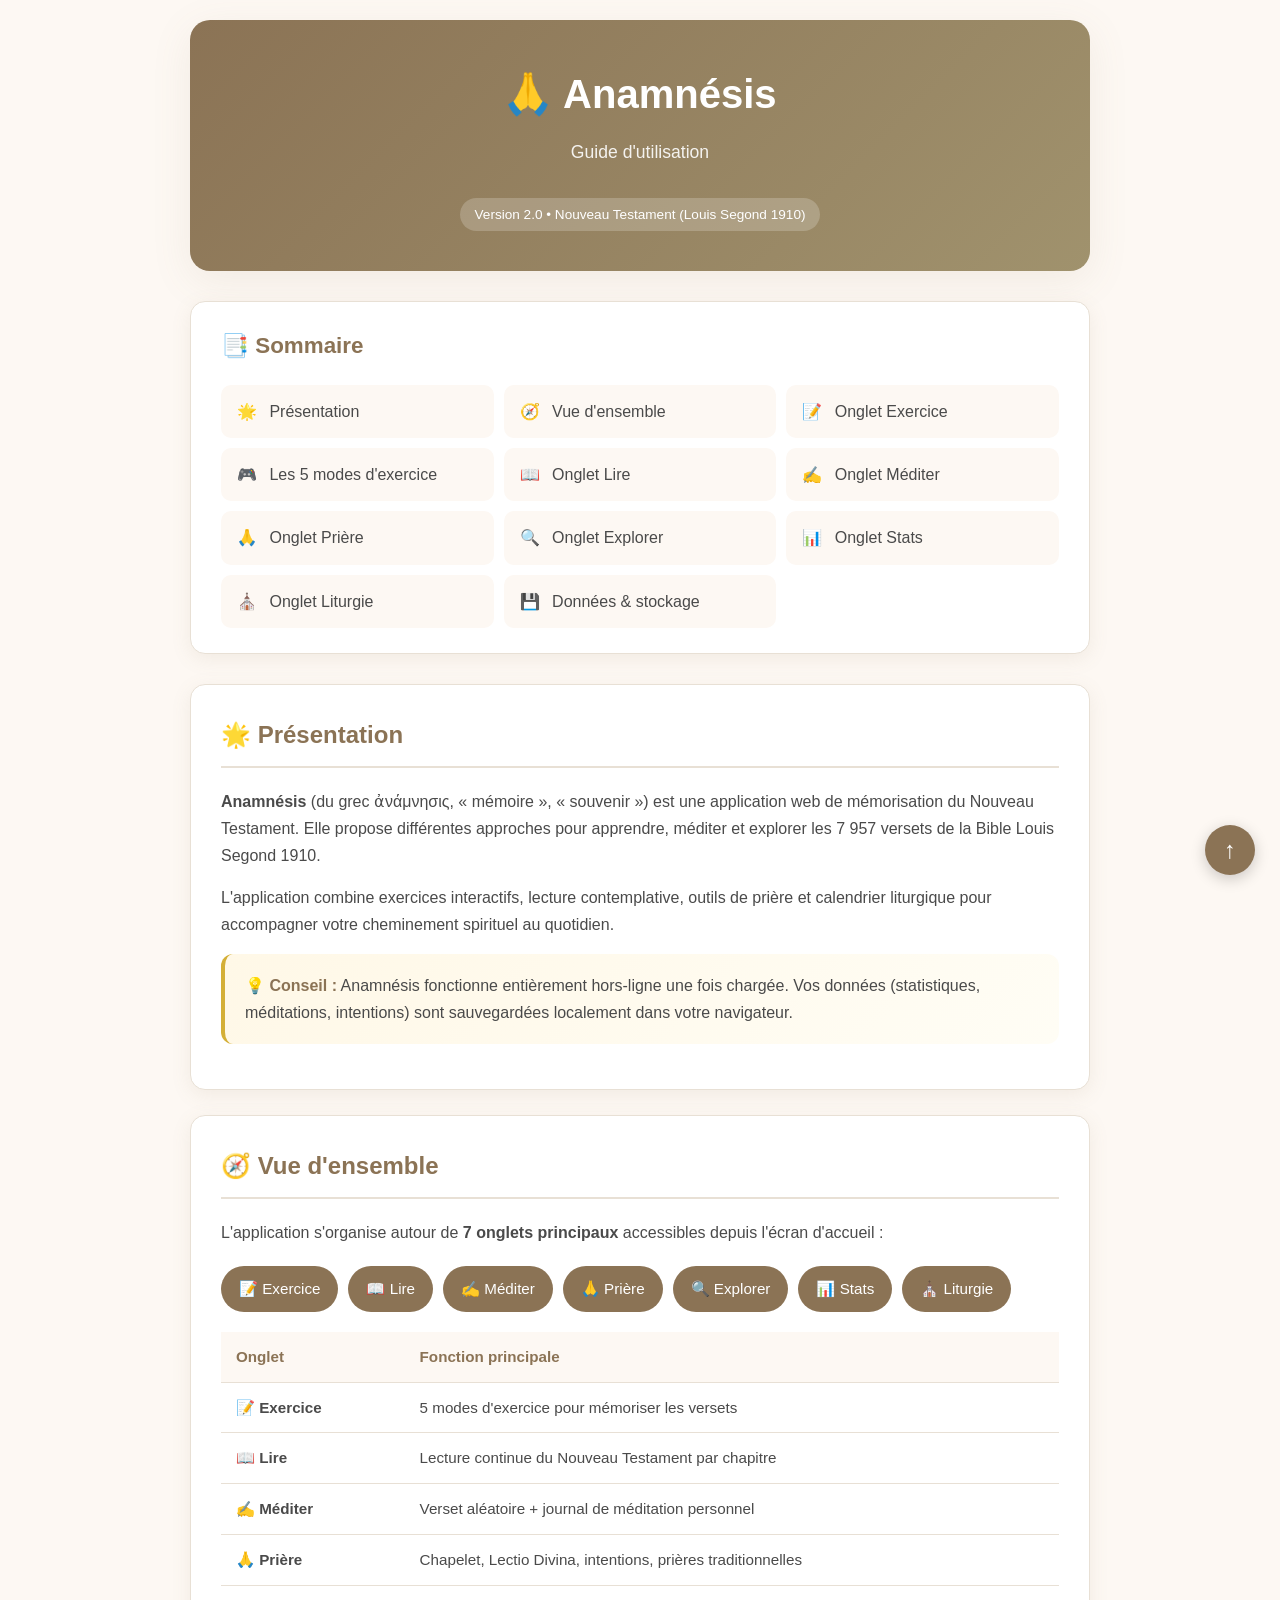
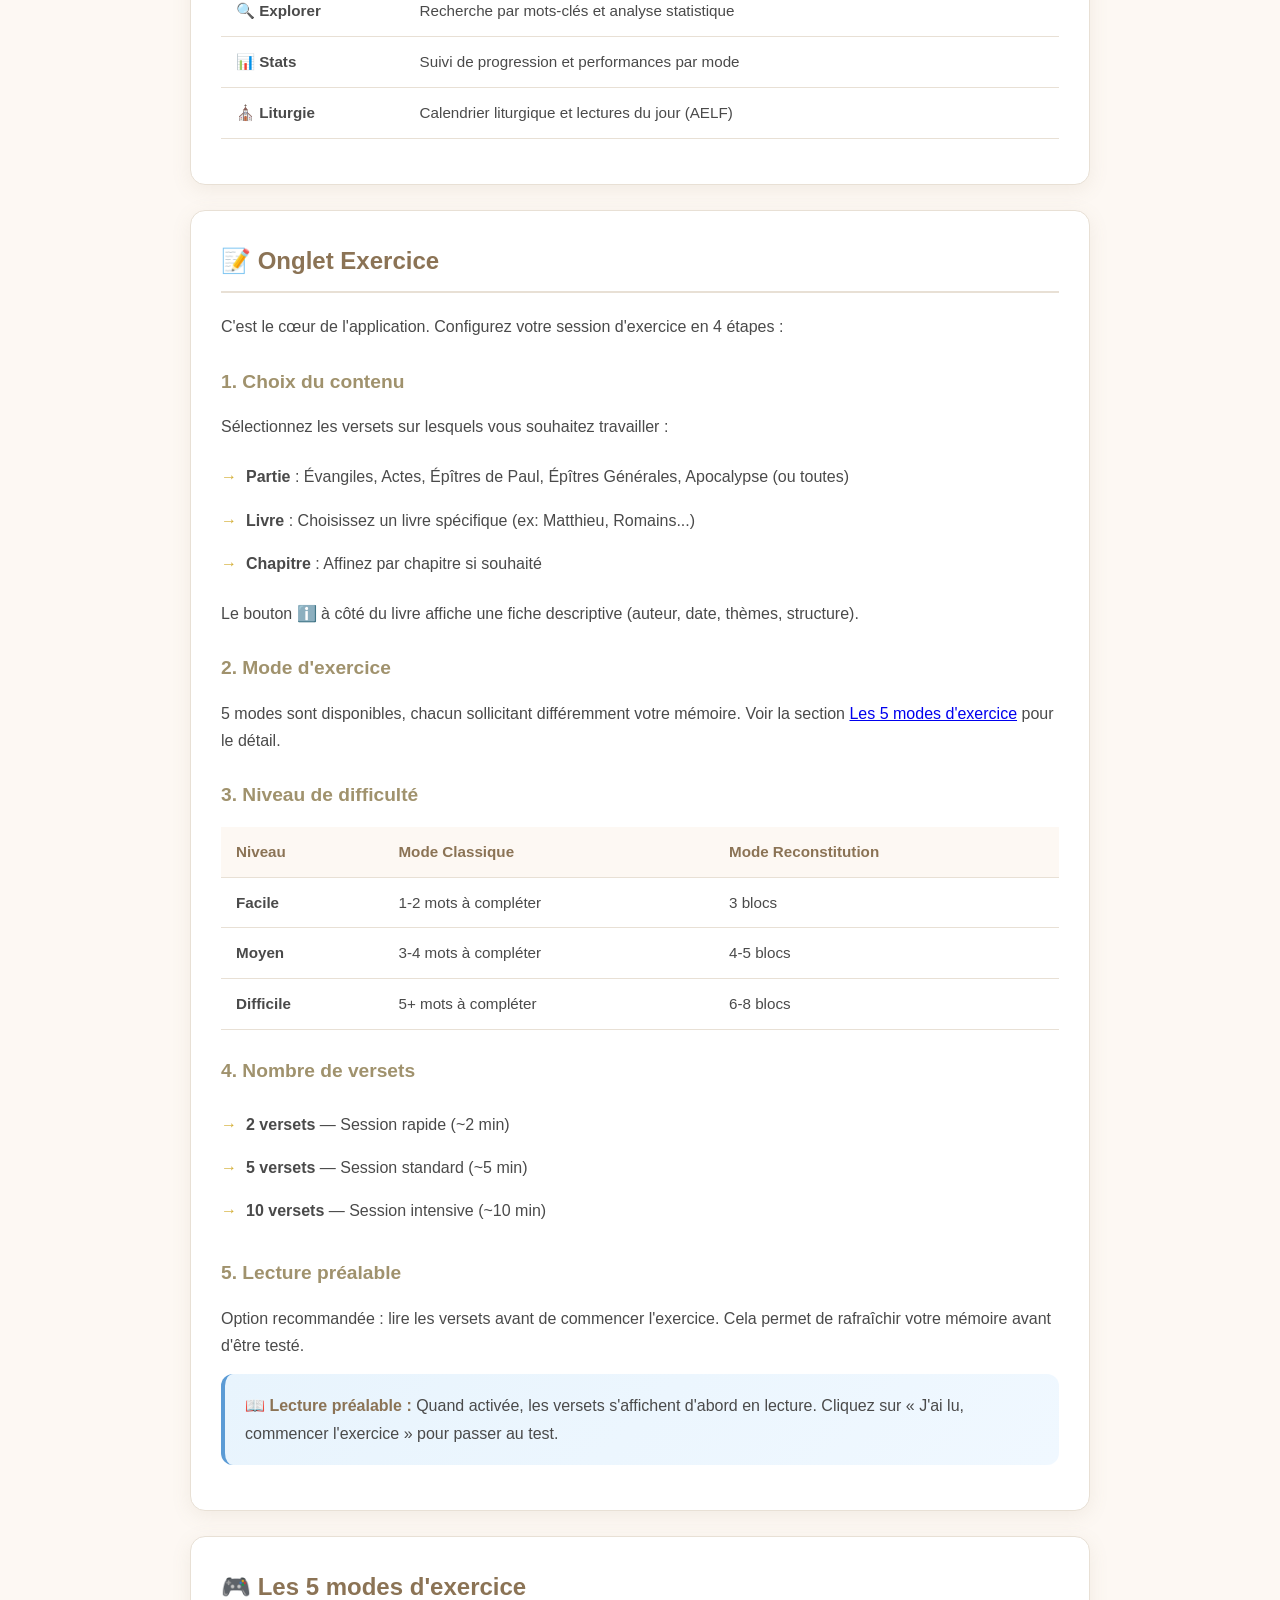
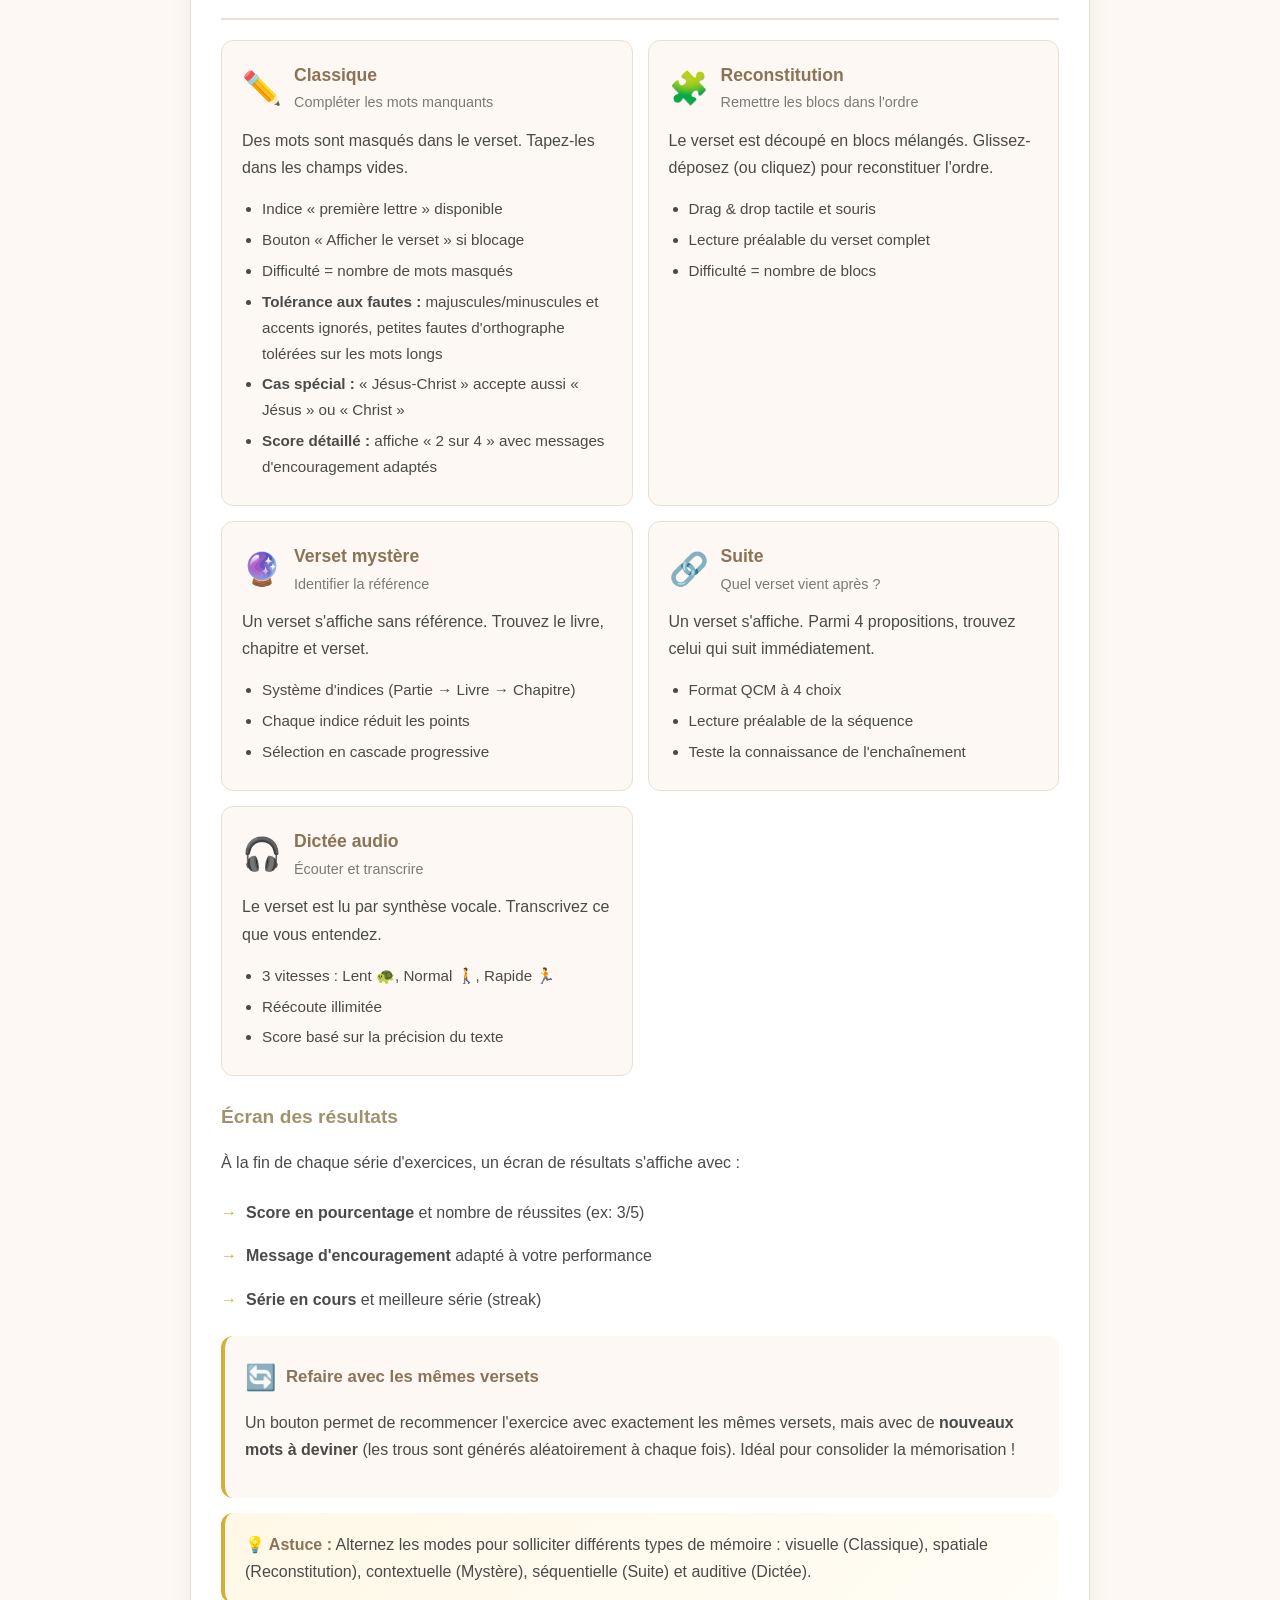
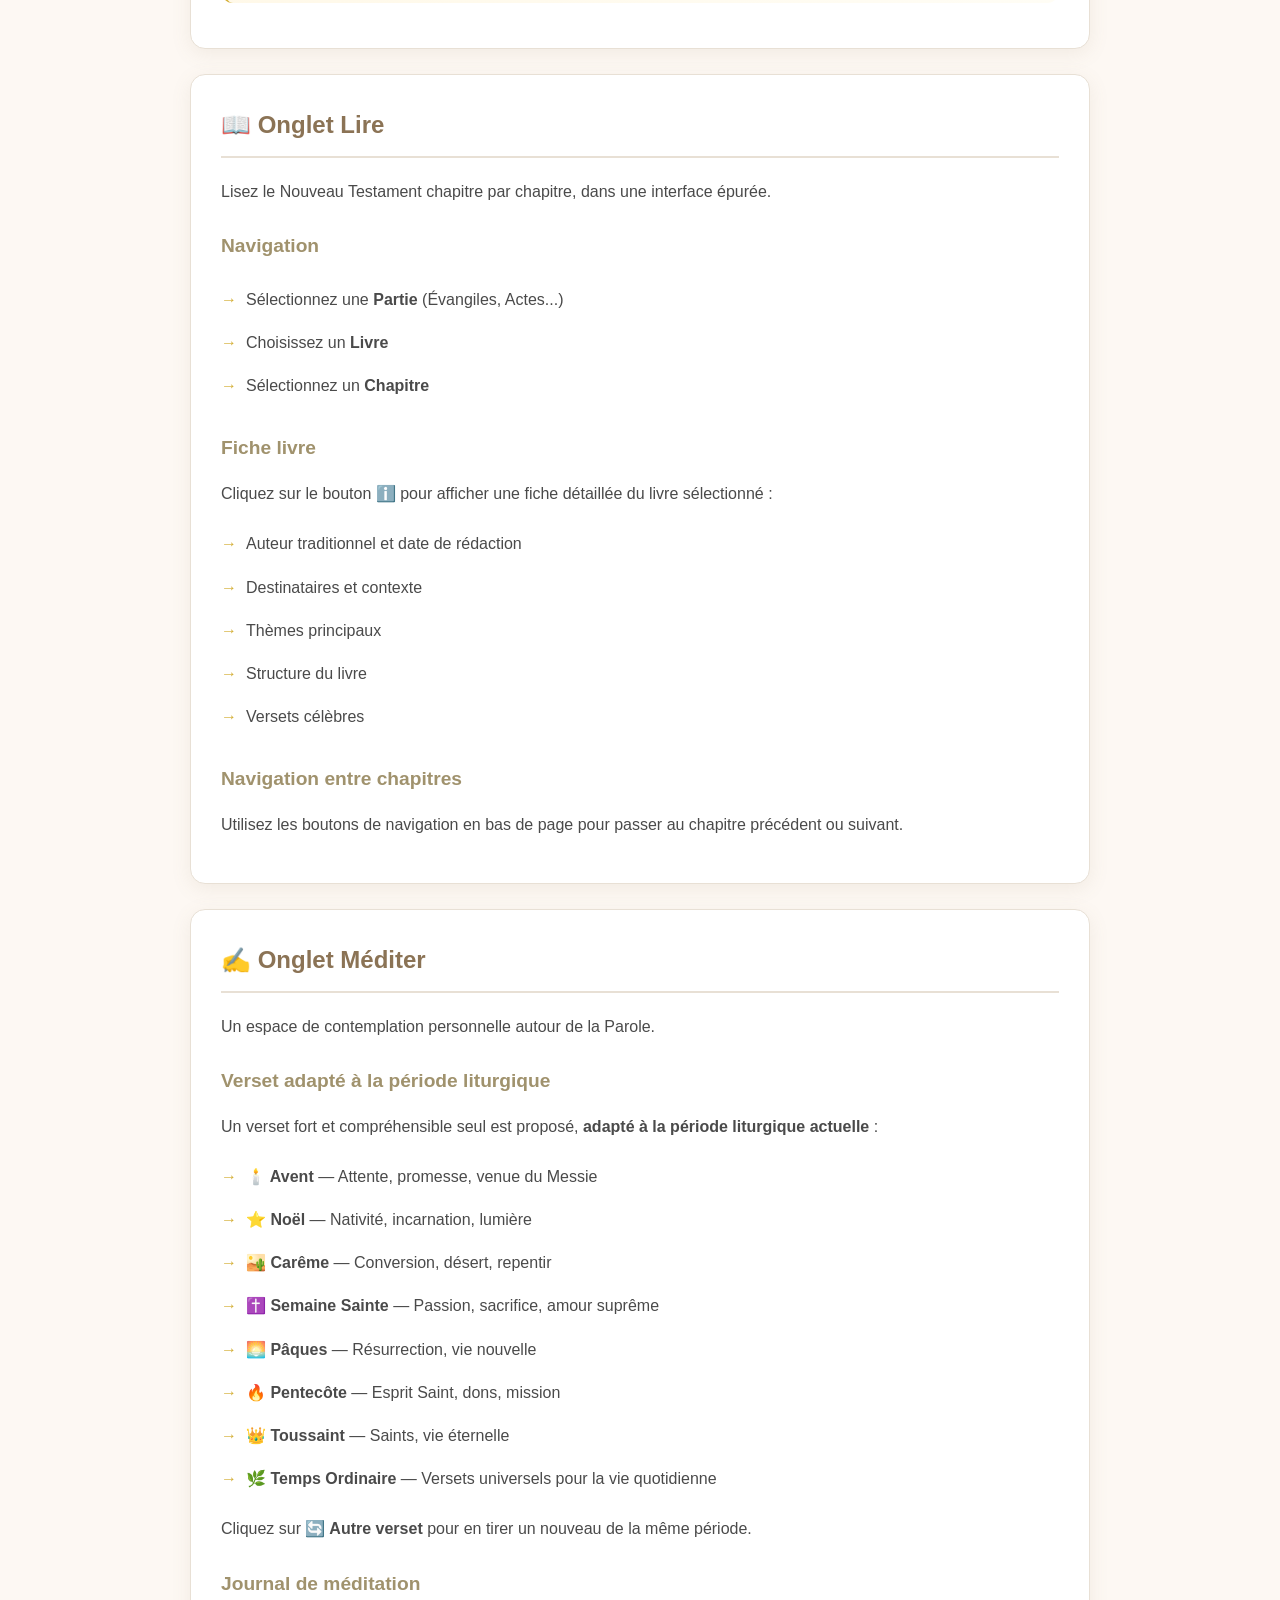
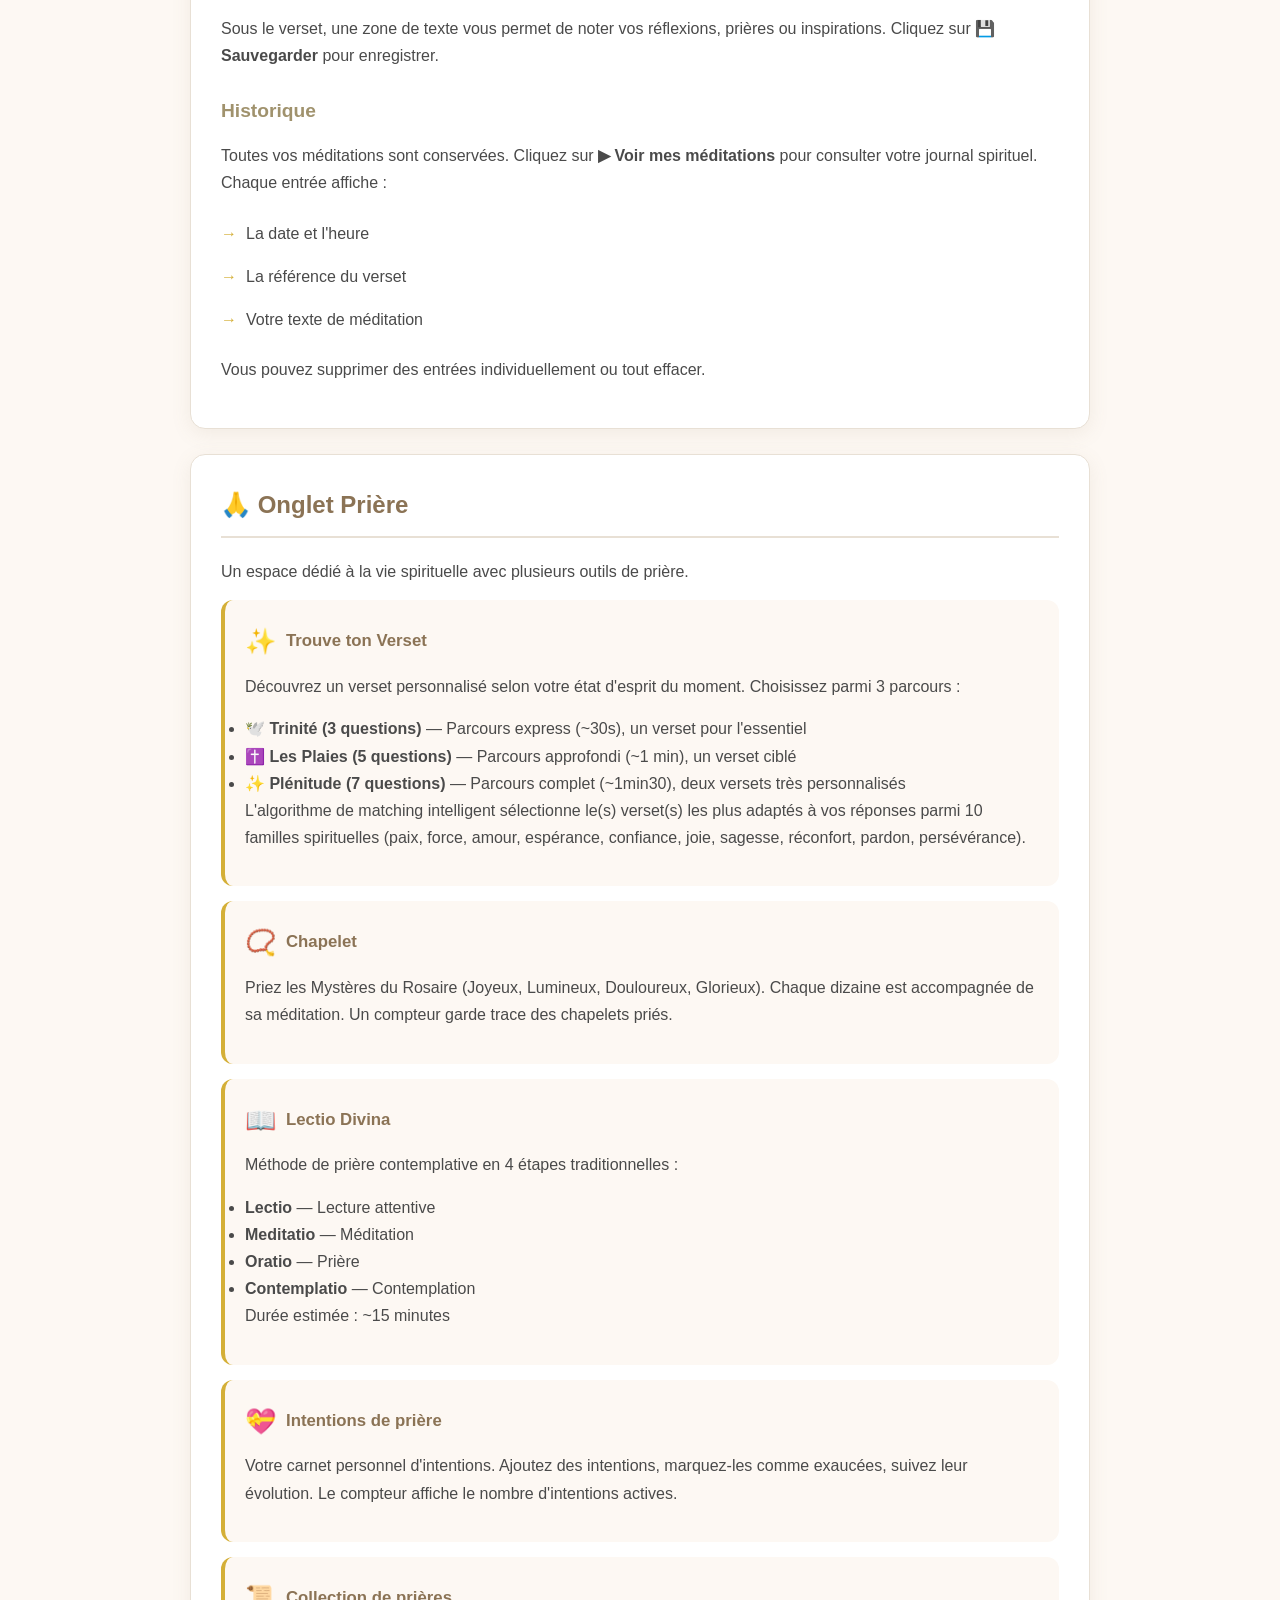
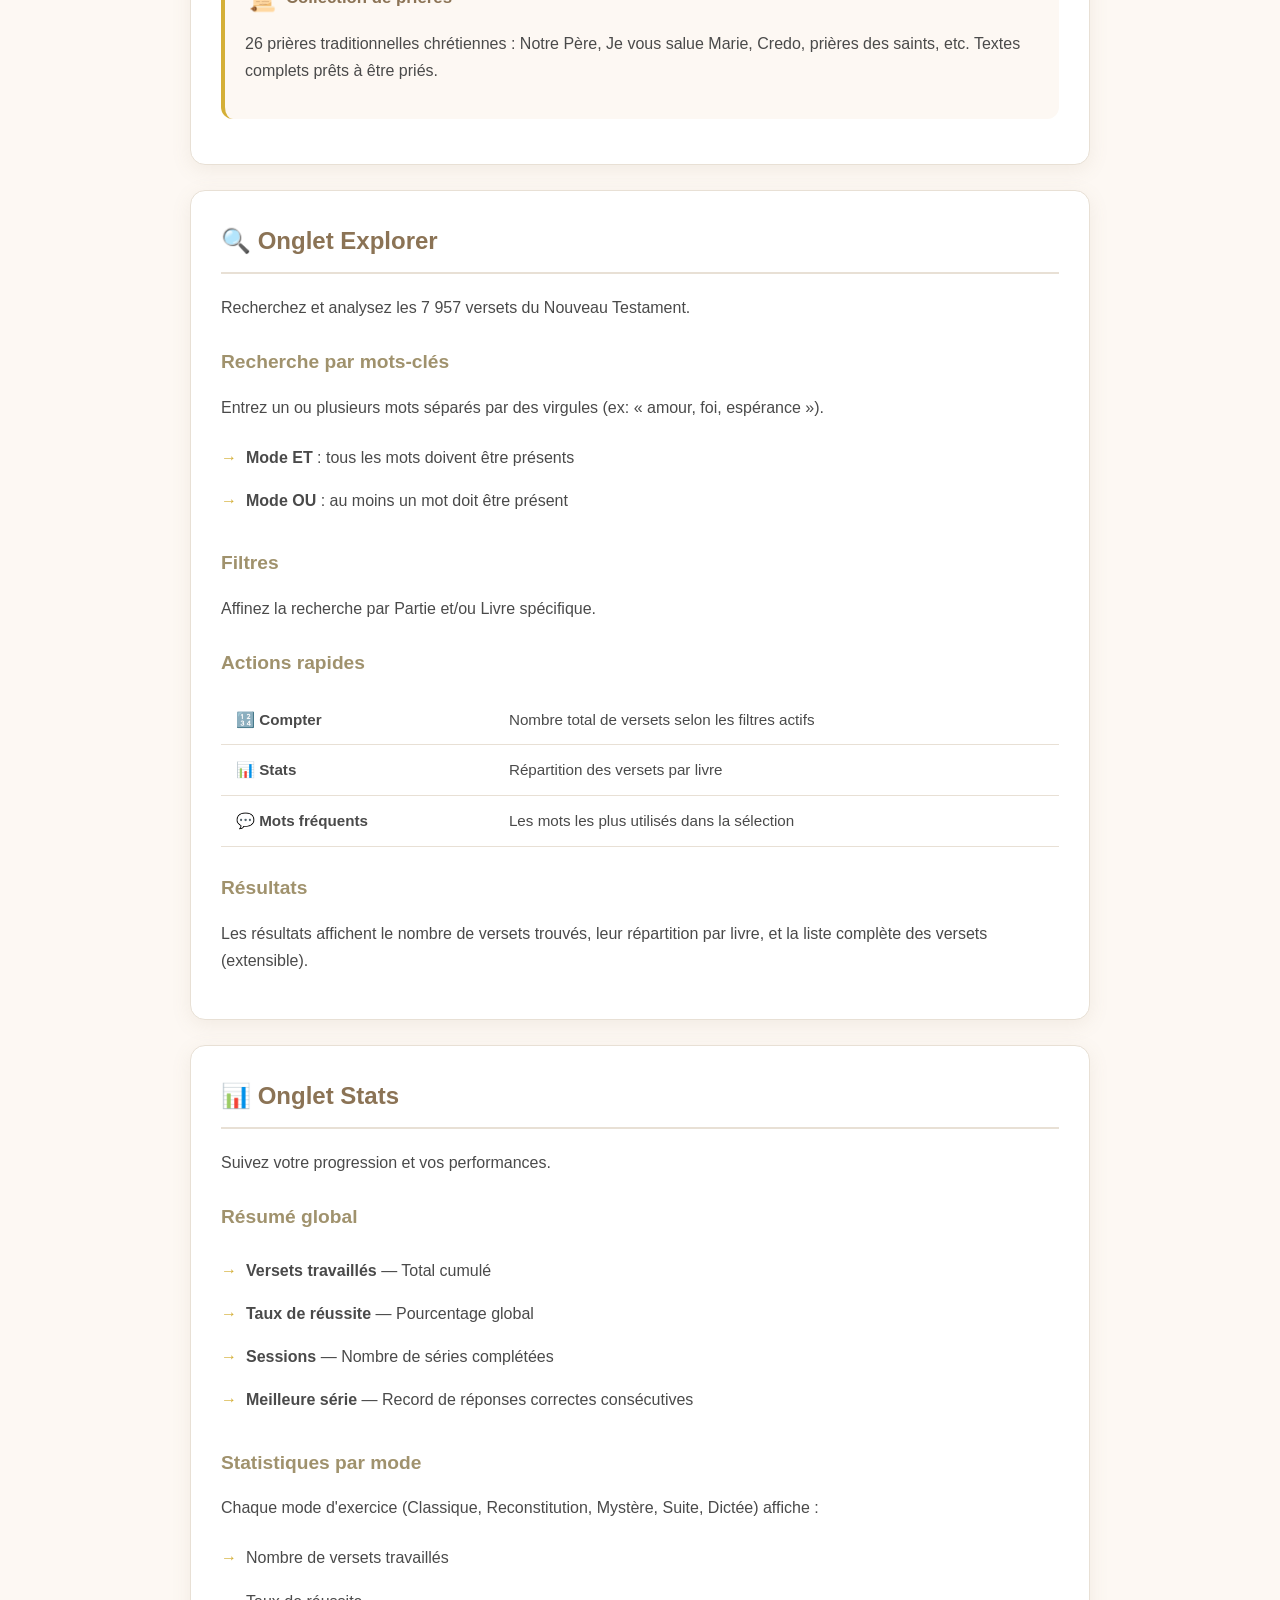
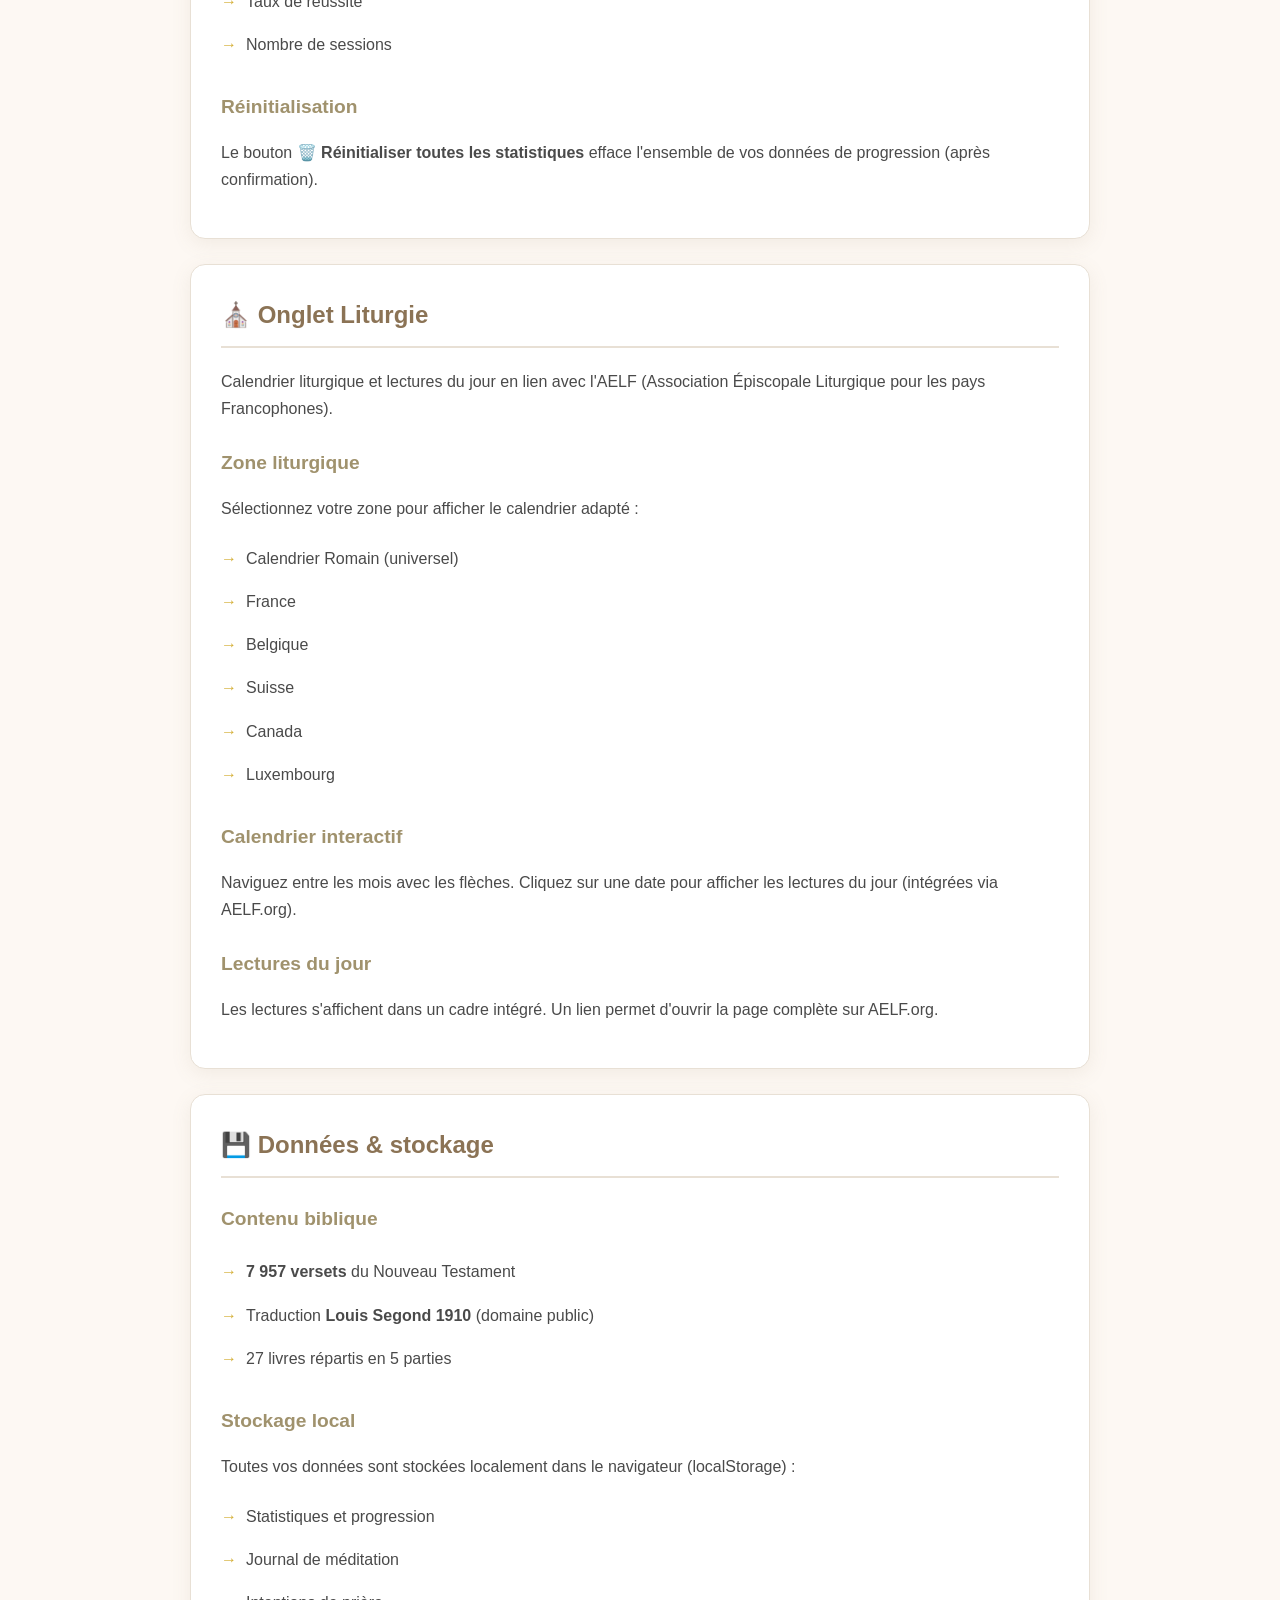
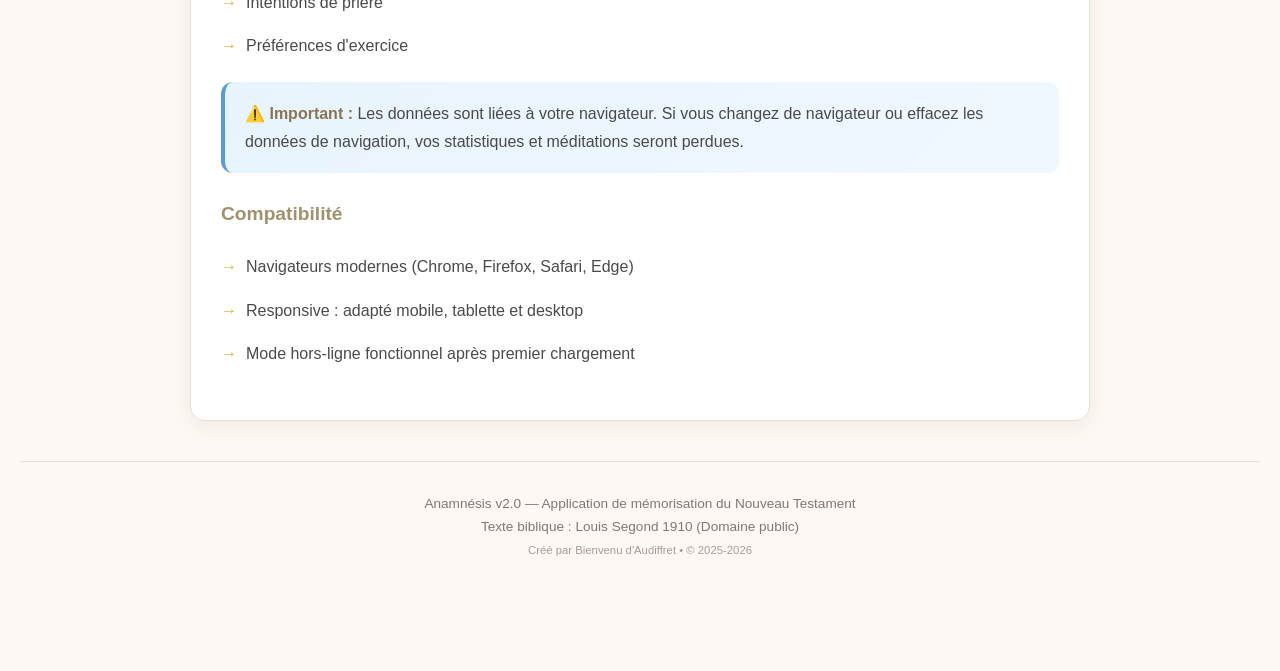
==== commit 23db9f9c: "Add files via upload" ====
--- a/aide.html
+++ b/aide.html
@@ -547,6 +547,9 @@
                     <li>Indice « première lettre » disponible</li>
                     <li>Bouton « Afficher le verset » si blocage</li>
                     <li>Difficulté = nombre de mots masqués</li>
+                    <li><strong>Tolérance aux fautes :</strong> majuscules/minuscules et accents ignorés, petites fautes d'orthographe tolérées sur les mots longs</li>
+                    <li><strong>Cas spécial :</strong> « Jésus-Christ » accepte aussi « Jésus » ou « Christ »</li>
+                    <li><strong>Score détaillé :</strong> affiche « 2 sur 4 » avec messages d'encouragement adaptés</li>
                 </ul>
             </div>
 
@@ -616,6 +619,19 @@
 
         </div>
 
+        <h3>Écran des résultats</h3>
+        <p>À la fin de chaque série d'exercices, un écran de résultats s'affiche avec :</p>
+        <ul class="styled-list">
+            <li><strong>Score en pourcentage</strong> et nombre de réussites (ex: 3/5)</li>
+            <li><strong>Message d'encouragement</strong> adapté à votre performance</li>
+            <li><strong>Série en cours</strong> et meilleure série (streak)</li>
+        </ul>
+        
+        <div class="feature-card">
+            <h4><span class="icon">🔄</span> Refaire avec les mêmes versets</h4>
+            <p>Un bouton permet de recommencer l'exercice avec exactement les mêmes versets, mais avec de <strong>nouveaux mots à deviner</strong> (les trous sont générés aléatoirement à chaque fois). Idéal pour consolider la mémorisation !</p>
+        </div>
+
         <div class="info-box tip">
             <strong>💡 Astuce :</strong> Alternez les modes pour solliciter différents types de mémoire : visuelle (Classique), spatiale (Reconstitution), contextuelle (Mystère), séquentielle (Suite) et auditive (Dictée).
         </div>
@@ -652,8 +668,19 @@
         <h2>✍️ Onglet Méditer</h2>
         <p>Un espace de contemplation personnelle autour de la Parole.</p>
 
-        <h3>Verset à méditer</h3>
-        <p>Un verset est proposé aléatoirement. Cliquez sur <strong>🔄 Autre verset</strong> pour en tirer un nouveau.</p>
+        <h3>Verset adapté à la période liturgique</h3>
+        <p>Un verset fort et compréhensible seul est proposé, <strong>adapté à la période liturgique actuelle</strong> :</p>
+        <ul class="styled-list">
+            <li><strong>🕯️ Avent</strong> — Attente, promesse, venue du Messie</li>
+            <li><strong>⭐ Noël</strong> — Nativité, incarnation, lumière</li>
+            <li><strong>🏜️ Carême</strong> — Conversion, désert, repentir</li>
+            <li><strong>✝️ Semaine Sainte</strong> — Passion, sacrifice, amour suprême</li>
+            <li><strong>🌅 Pâques</strong> — Résurrection, vie nouvelle</li>
+            <li><strong>🔥 Pentecôte</strong> — Esprit Saint, dons, mission</li>
+            <li><strong>👑 Toussaint</strong> — Saints, vie éternelle</li>
+            <li><strong>🌿 Temps Ordinaire</strong> — Versets universels pour la vie quotidienne</li>
+        </ul>
+        <p>Cliquez sur <strong>🔄 Autre verset</strong> pour en tirer un nouveau de la même période.</p>
 
         <h3>Journal de méditation</h3>
         <p>Sous le verset, une zone de texte vous permet de noter vos réflexions, prières ou inspirations. Cliquez sur <strong>💾 Sauvegarder</strong> pour enregistrer.</p>
@@ -675,7 +702,13 @@
 
         <div class="feature-card">
             <h4><span class="icon">✨</span> Trouve ton Verset</h4>
-            <p>Un questionnaire de 5 questions pour découvrir un verset personnalisé selon votre état d'esprit du moment. L'algorithme sélectionne un passage adapté à vos réponses.</p>
+            <p>Découvrez un verset personnalisé selon votre état d'esprit du moment. Choisissez parmi 3 parcours :</p>
+            <ul>
+                <li><strong>🕊️ Trinité (3 questions)</strong> — Parcours express (~30s), un verset pour l'essentiel</li>
+                <li><strong>✝️ Les Plaies (5 questions)</strong> — Parcours approfondi (~1 min), un verset ciblé</li>
+                <li><strong>✨ Plénitude (7 questions)</strong> — Parcours complet (~1min30), deux versets très personnalisés</li>
+            </ul>
+            <p>L'algorithme de matching intelligent sélectionne le(s) verset(s) les plus adaptés à vos réponses parmi 10 familles spirituelles (paix, force, amour, espérance, confiance, joie, sagesse, réconfort, pardon, persévérance).</p>
         </div>
 
         <div class="feature-card">
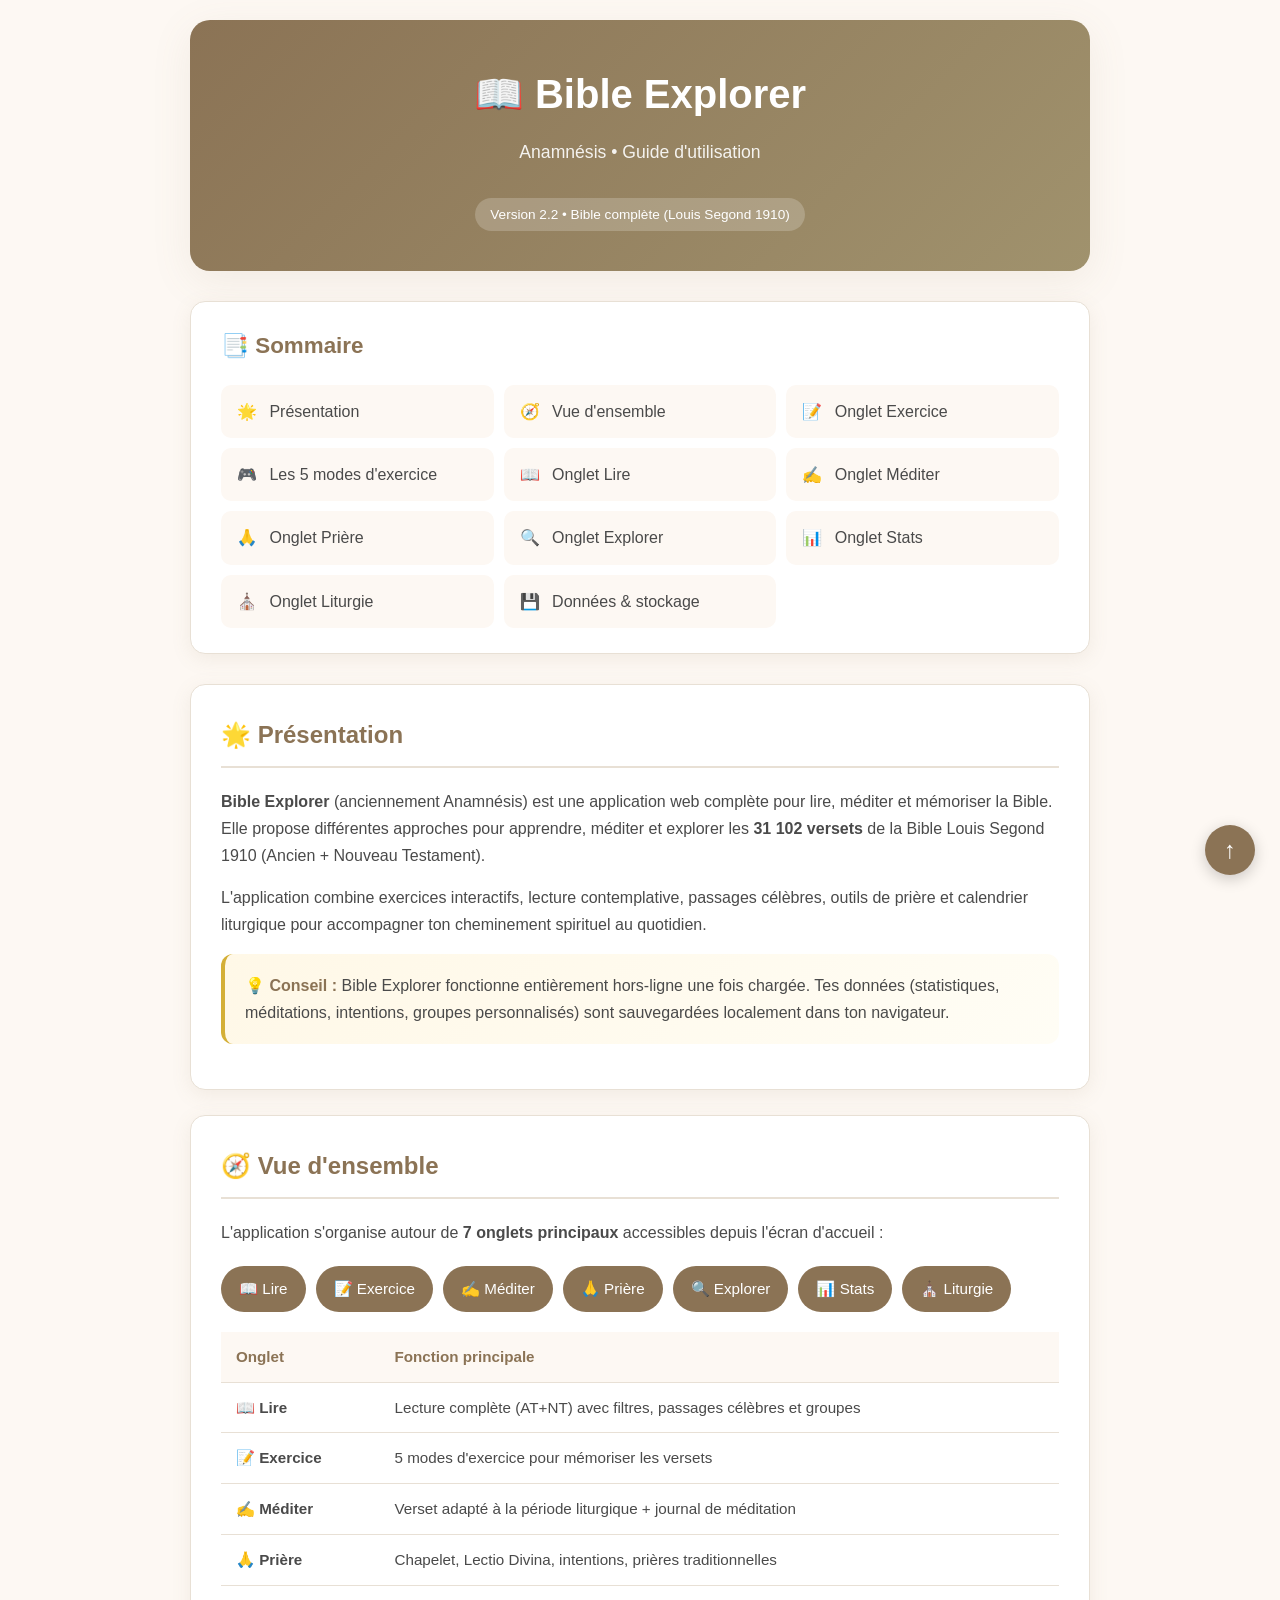
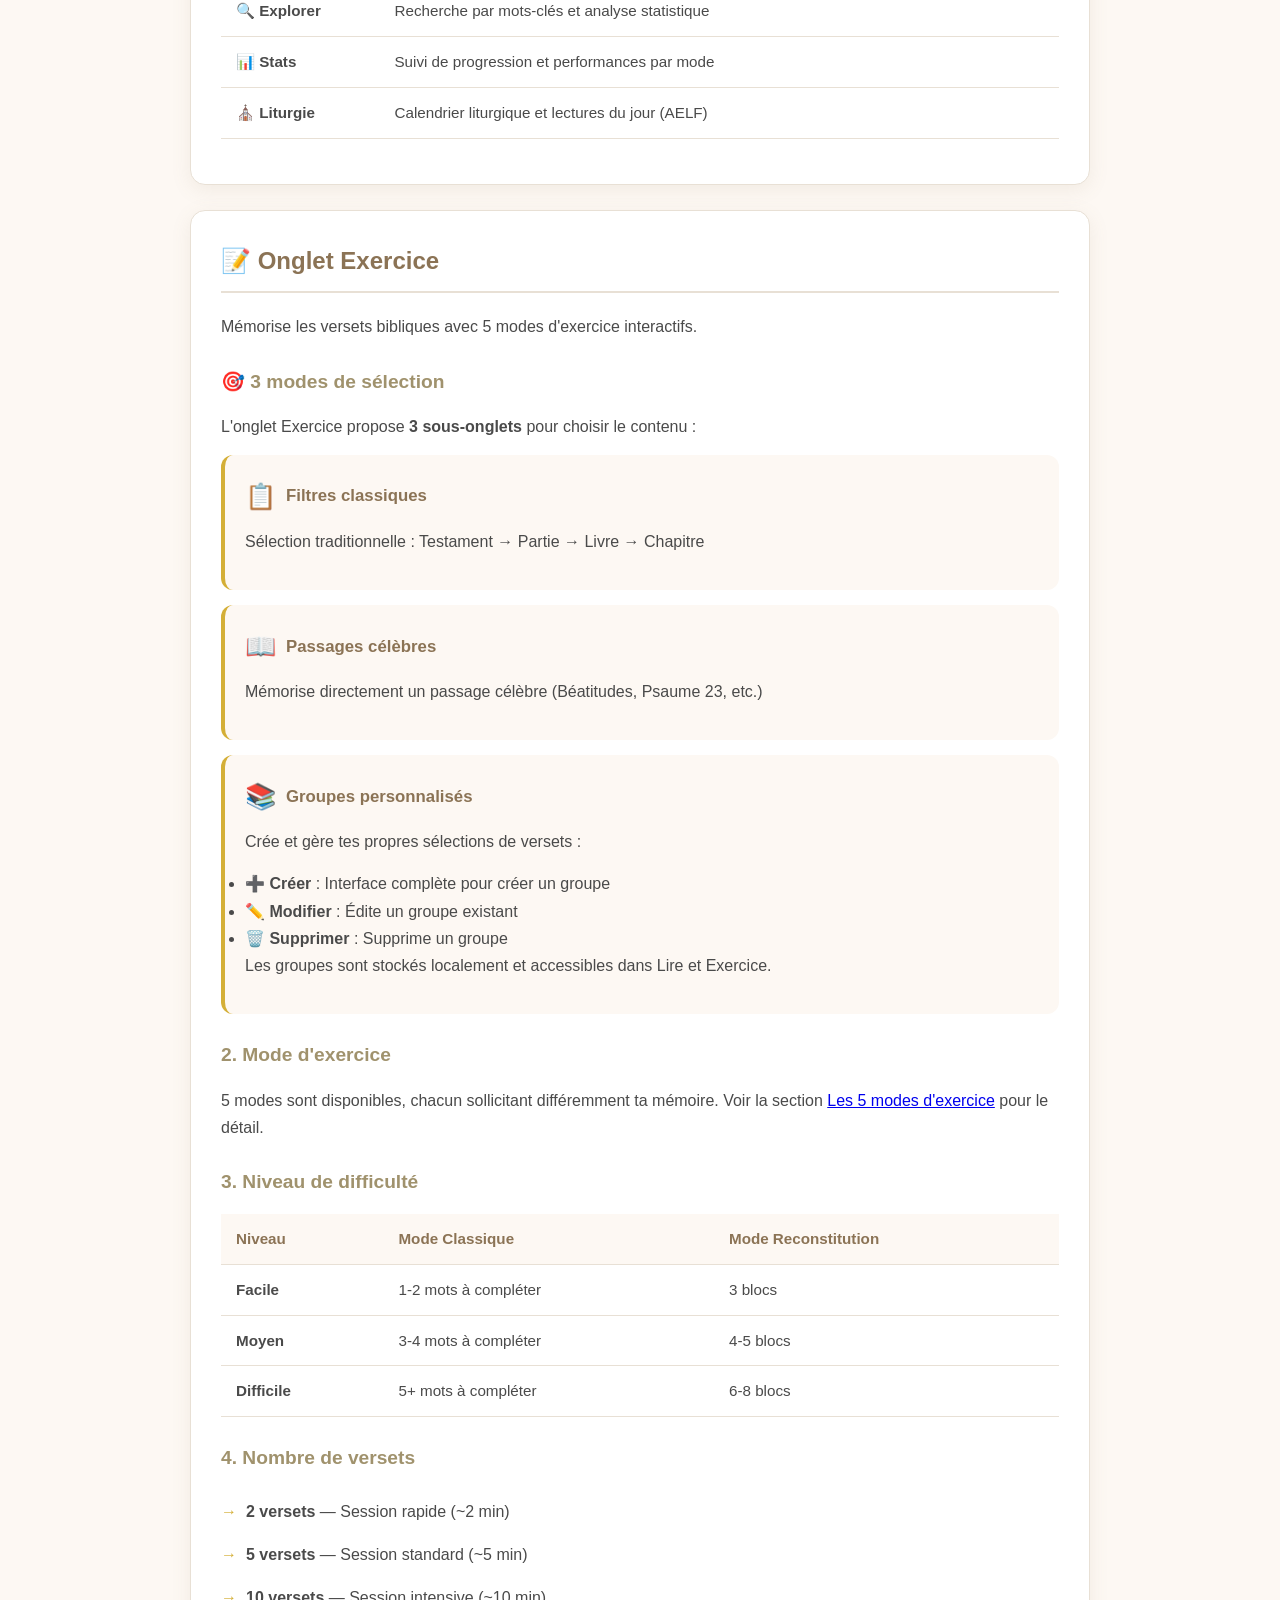
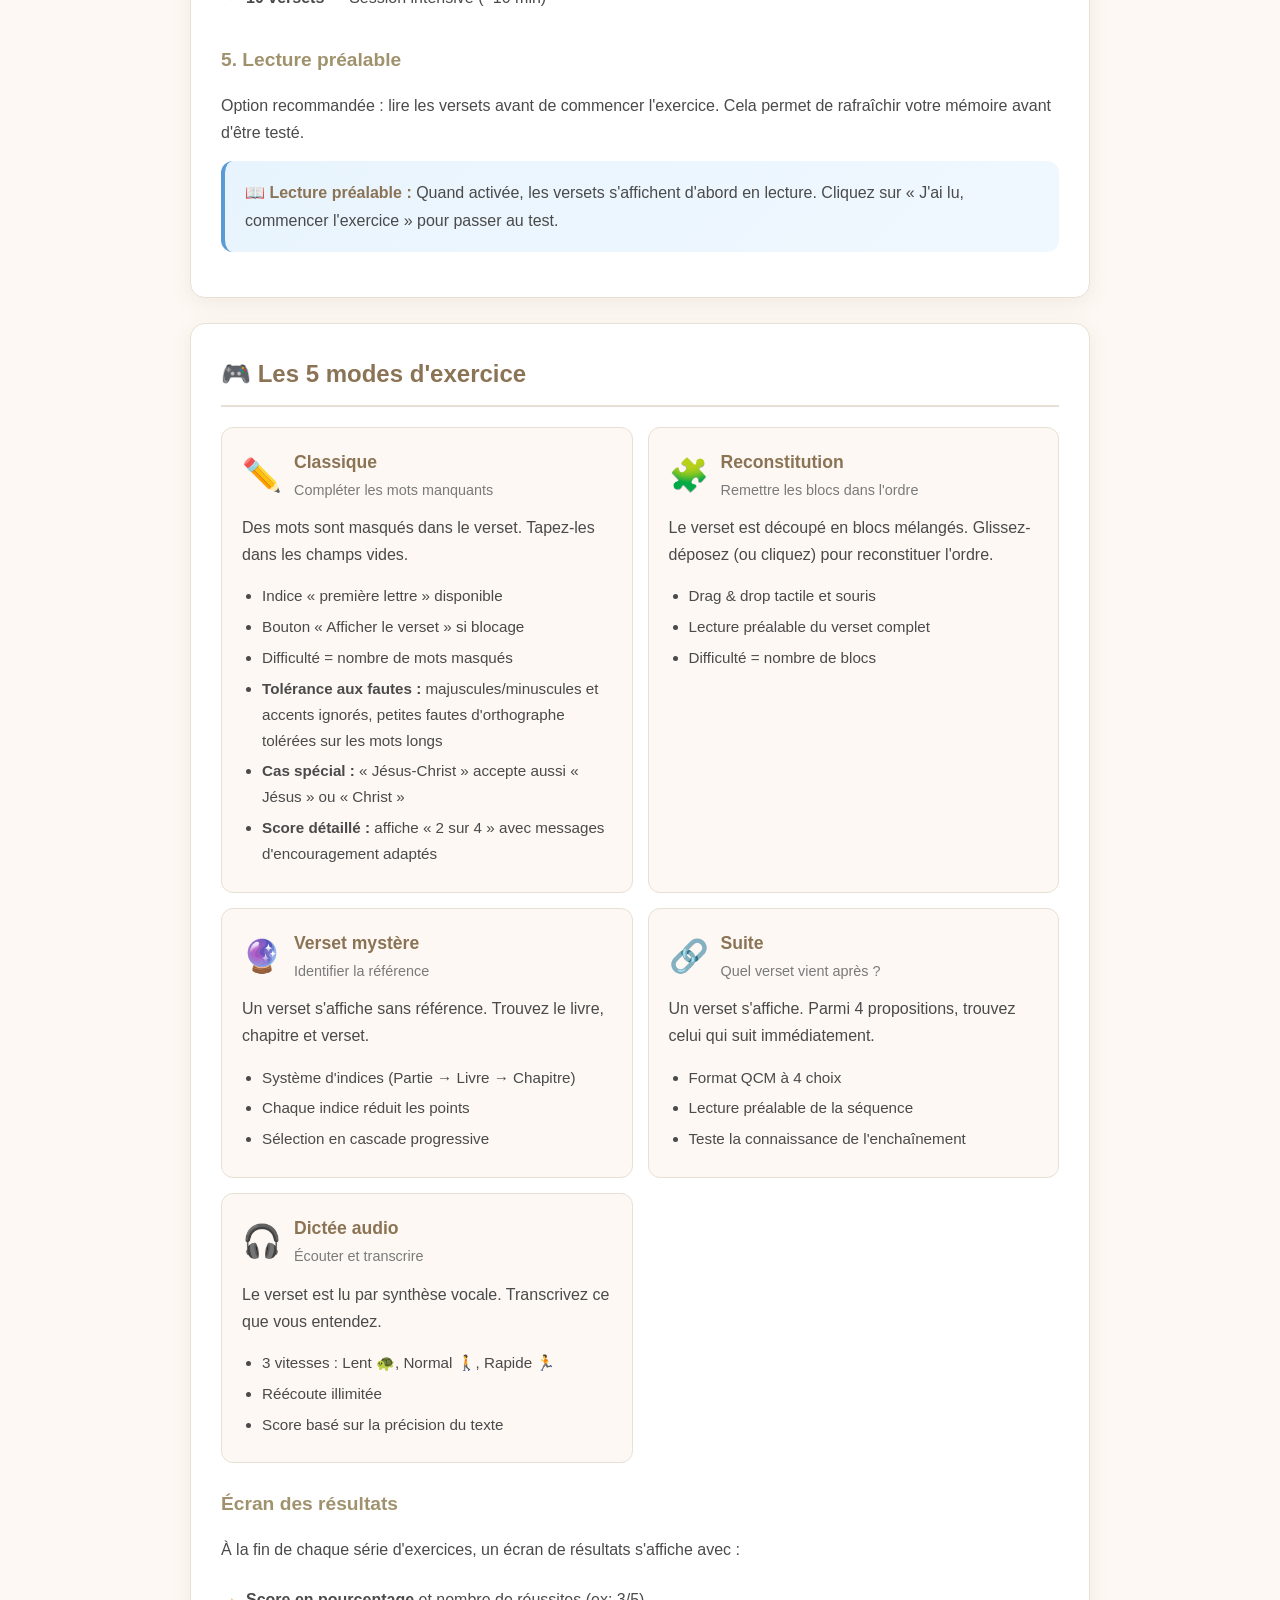
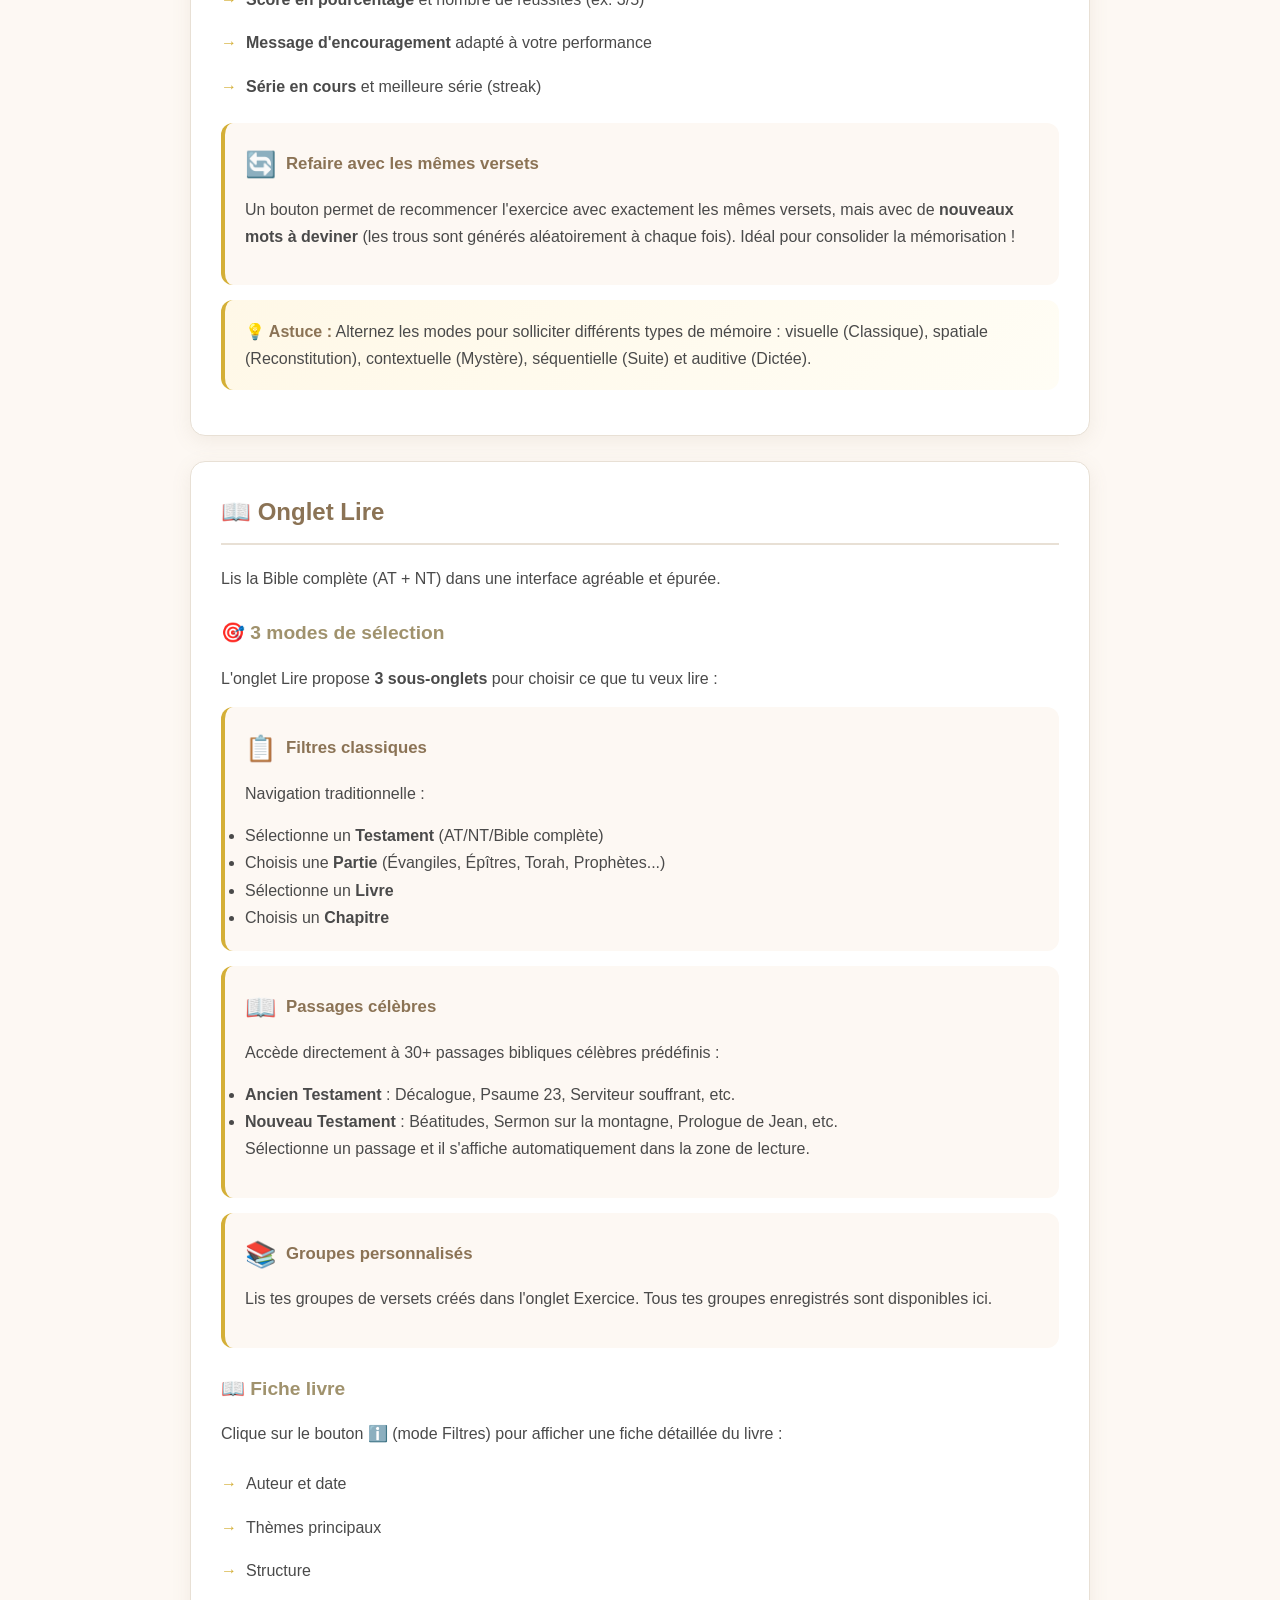
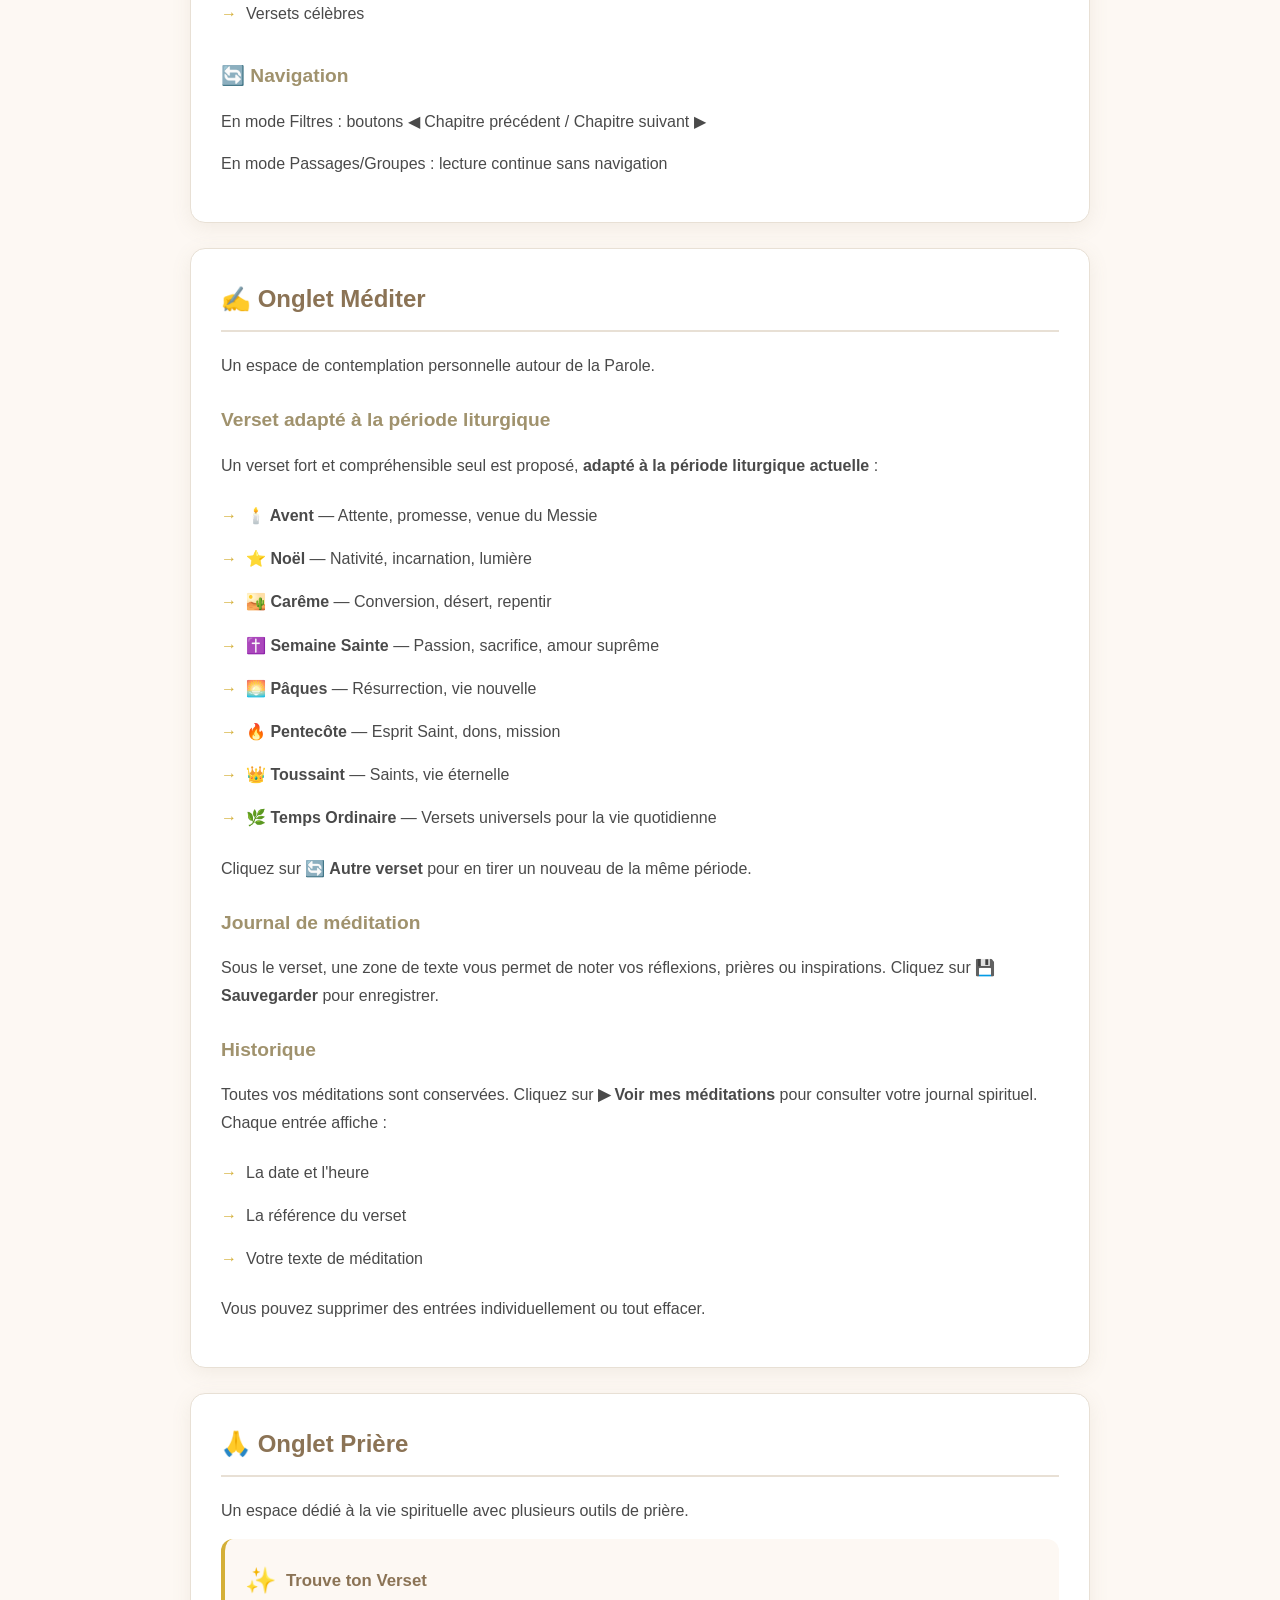
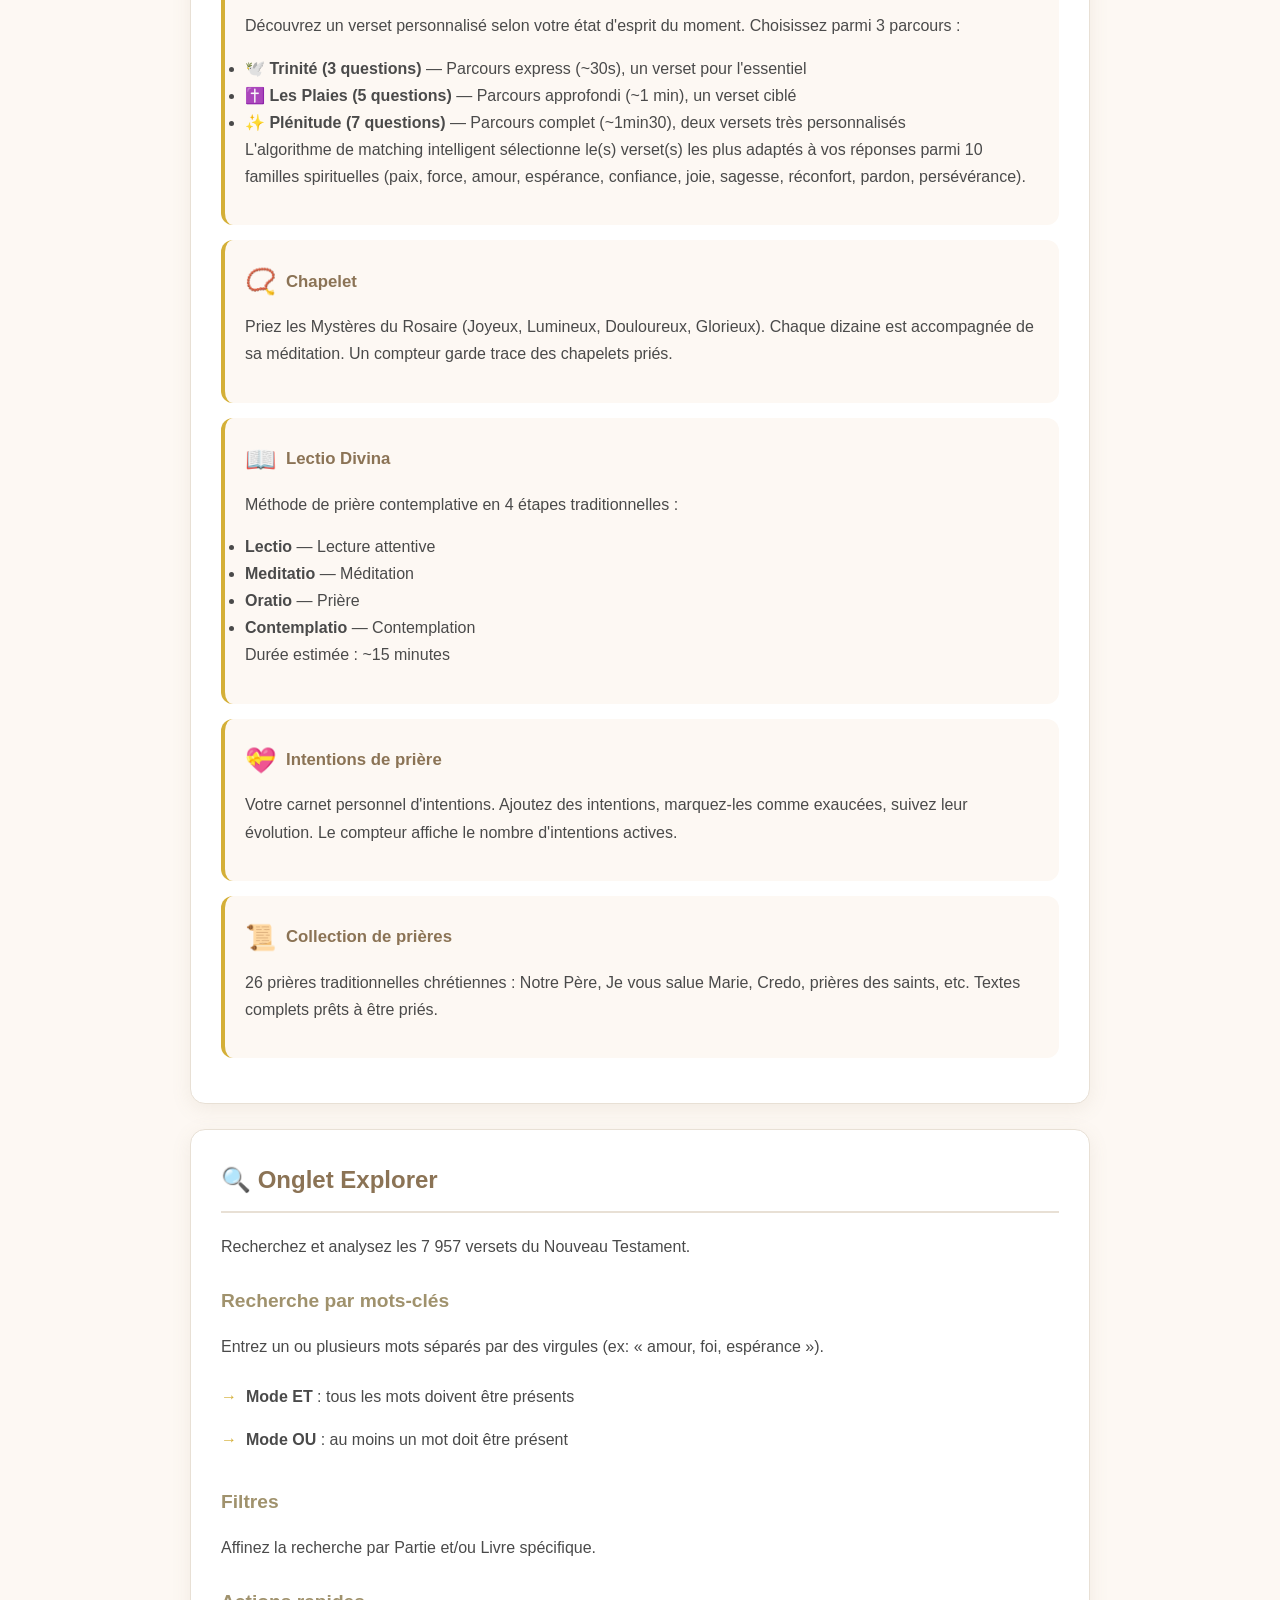
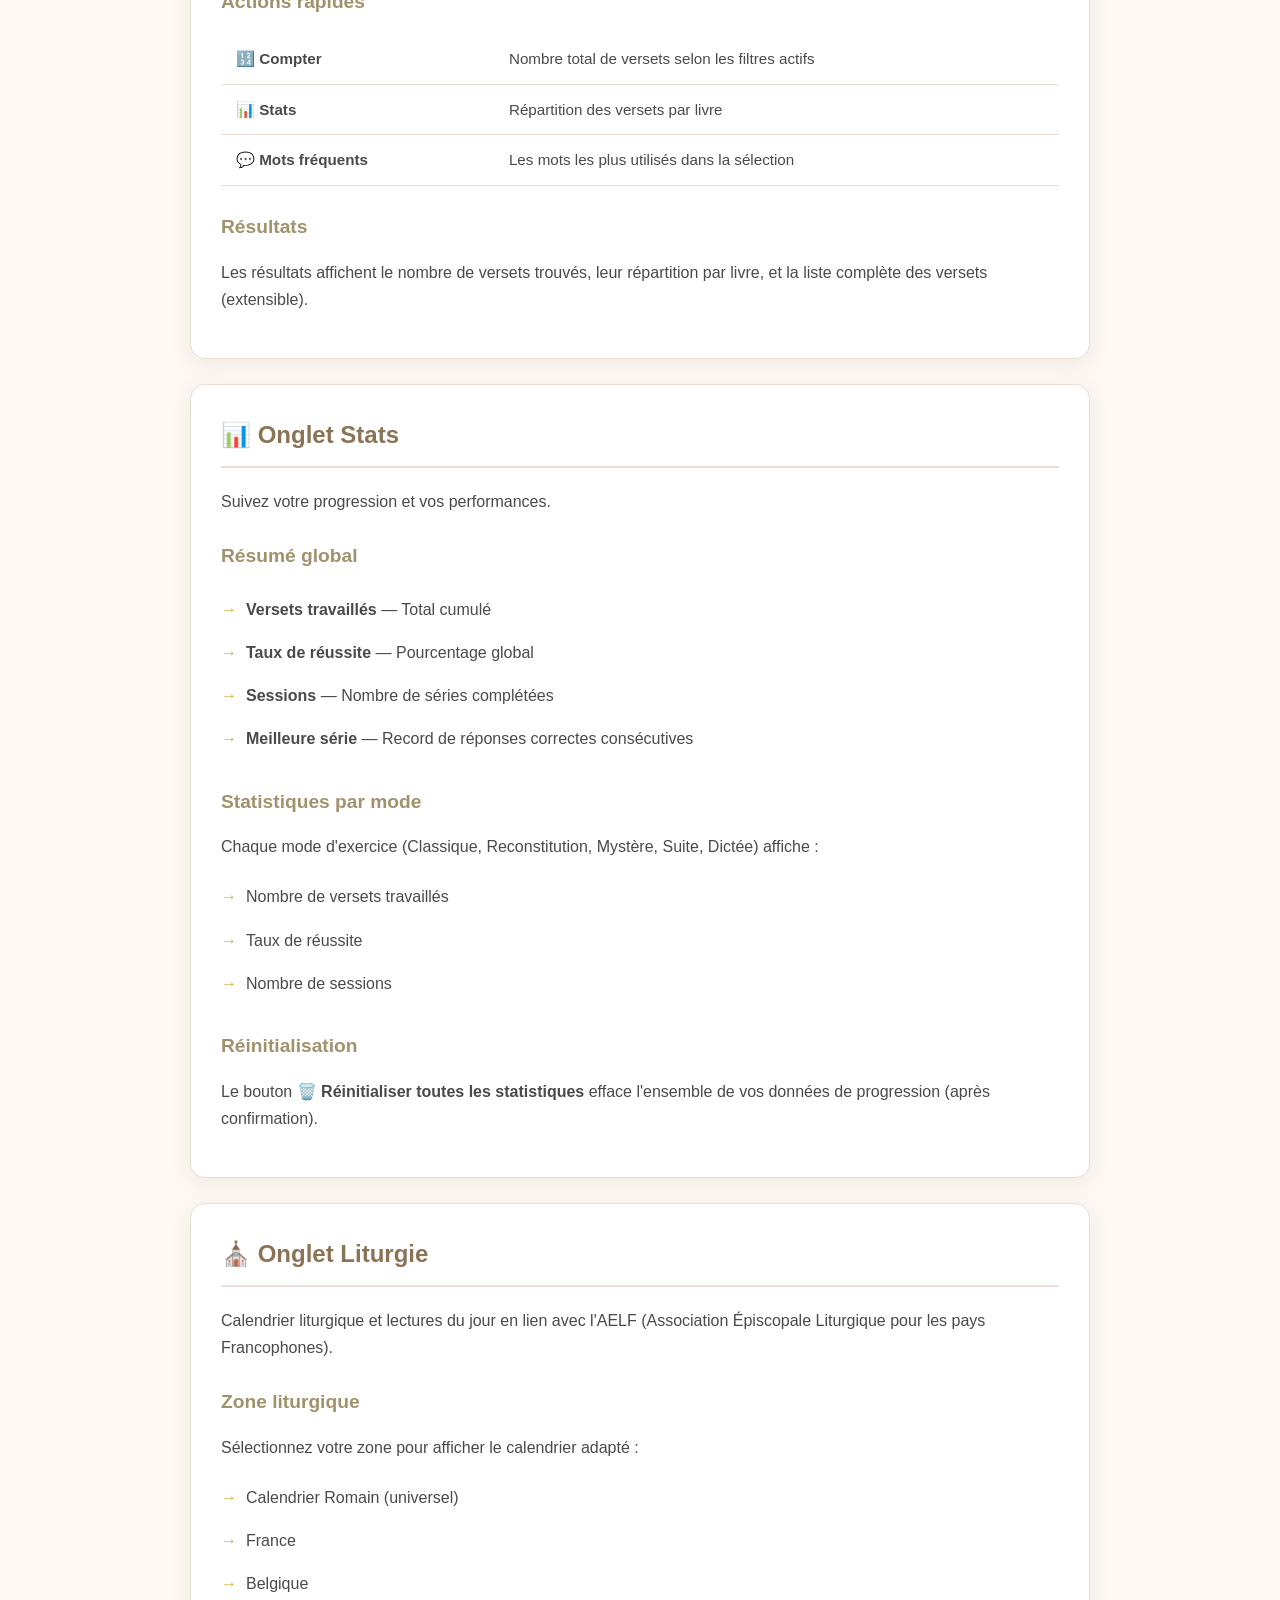
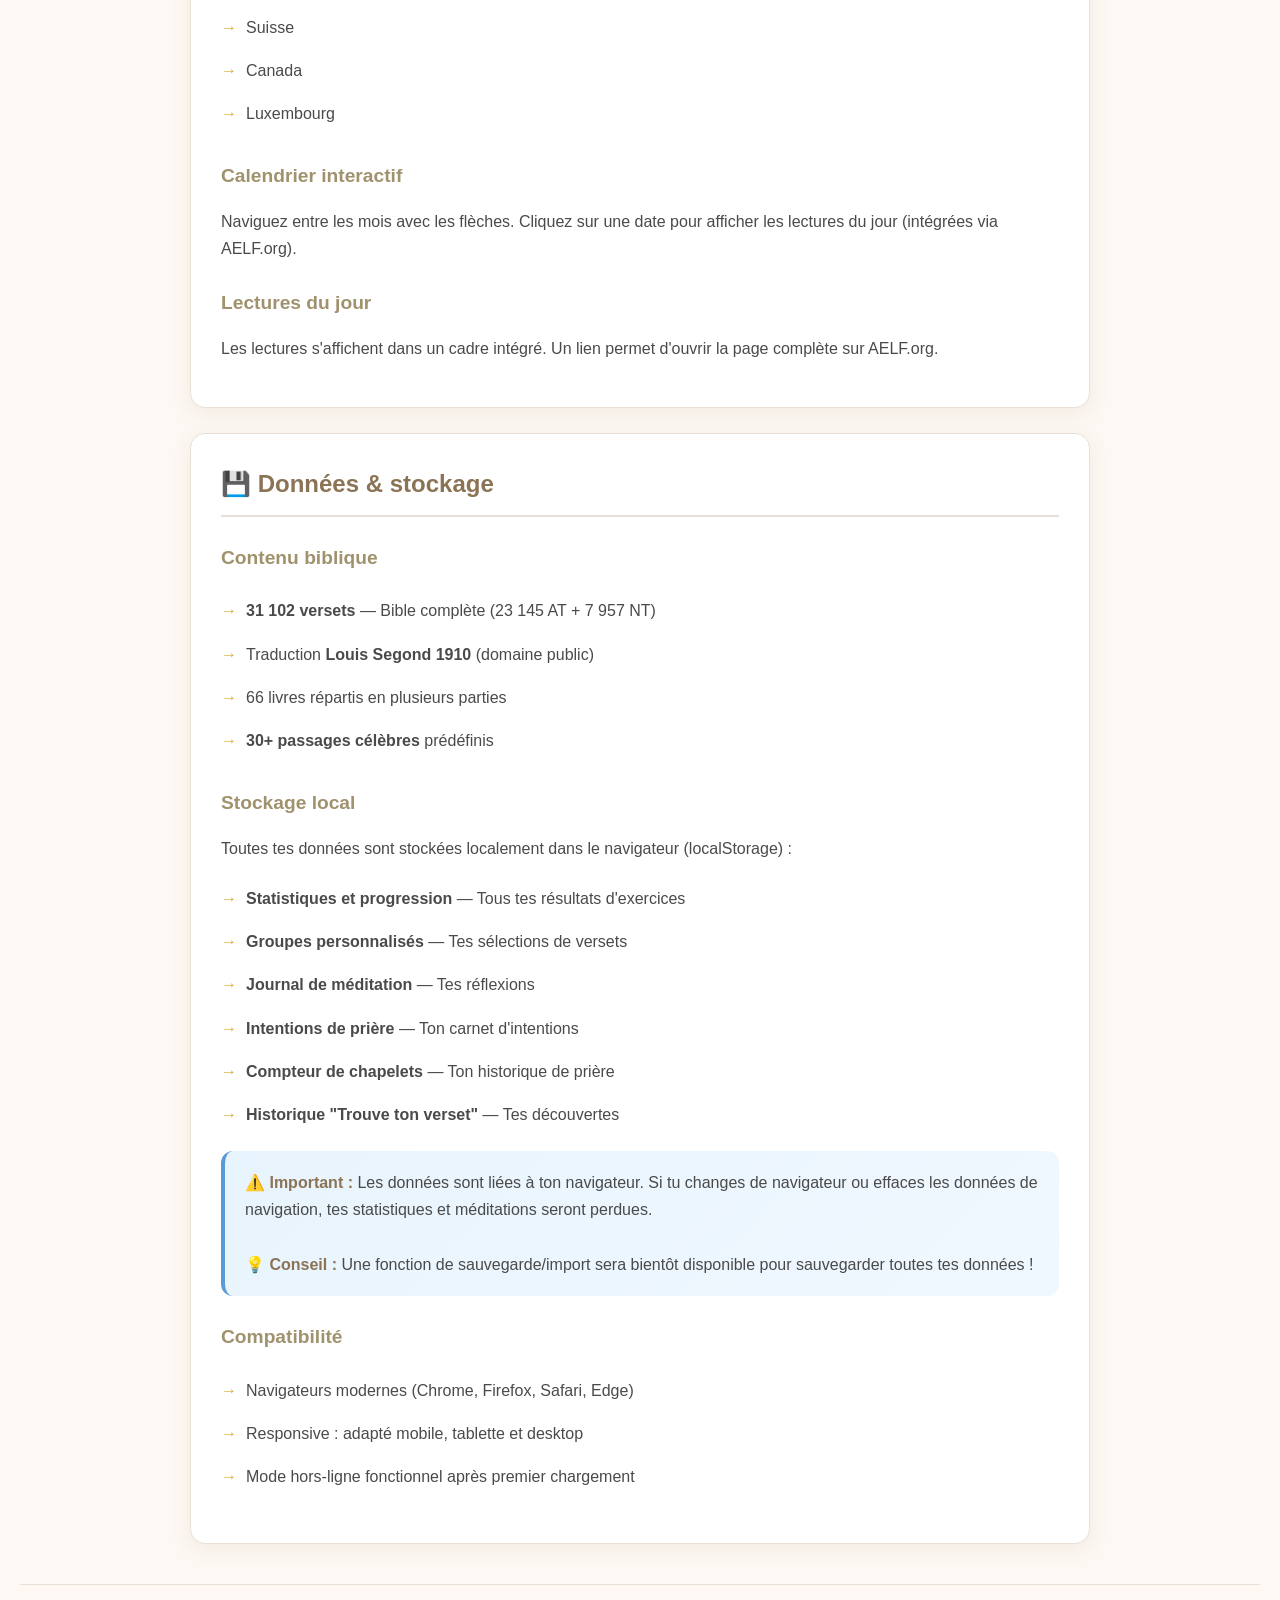
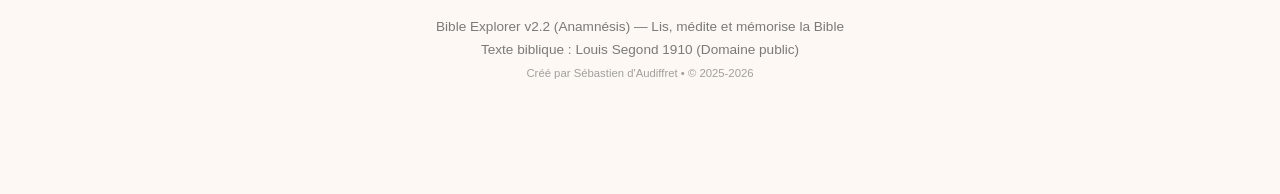
==== commit fabc9048: "Add files via upload" ====
--- a/aide.html
+++ b/aide.html
@@ -3,7 +3,7 @@
 <head>
     <meta charset="UTF-8">
     <meta name="viewport" content="width=device-width, initial-scale=1.0">
-    <title>Anamnésis - Guide d'utilisation</title>
+    <title>📖 Bible Explorer - Guide d'utilisation</title>
     <style>
         :root {
             --primary: #8B7355;
@@ -378,9 +378,9 @@
 
     <!-- Header -->
     <header class="header">
-        <h1>🙏 Anamnésis</h1>
-        <p class="subtitle">Guide d'utilisation</p>
-        <span class="version">Version 2.0 • Nouveau Testament (Louis Segond 1910)</span>
+        <h1>📖 Bible Explorer</h1>
+        <p class="subtitle">Anamnésis • Guide d'utilisation</p>
+        <span class="version">Version 2.2 • Bible complète (Louis Segond 1910)</span>
     </header>
 
     <!-- Sommaire -->
@@ -404,12 +404,12 @@
     <!-- Présentation -->
     <section id="presentation">
         <h2>🌟 Présentation</h2>
-        <p><strong>Anamnésis</strong> (du grec ἀνάμνησις, « mémoire », « souvenir ») est une application web de mémorisation du Nouveau Testament. Elle propose différentes approches pour apprendre, méditer et explorer les 7 957 versets de la Bible Louis Segond 1910.</p>
+        <p><strong>Bible Explorer</strong> (anciennement Anamnésis) est une application web complète pour lire, méditer et mémoriser la Bible. Elle propose différentes approches pour apprendre, méditer et explorer les <strong>31 102 versets</strong> de la Bible Louis Segond 1910 (Ancien + Nouveau Testament).</p>
         
-        <p>L'application combine exercices interactifs, lecture contemplative, outils de prière et calendrier liturgique pour accompagner votre cheminement spirituel au quotidien.</p>
+        <p>L'application combine exercices interactifs, lecture contemplative, passages célèbres, outils de prière et calendrier liturgique pour accompagner ton cheminement spirituel au quotidien.</p>
 
         <div class="info-box tip">
-            <strong>💡 Conseil :</strong> Anamnésis fonctionne entièrement hors-ligne une fois chargée. Vos données (statistiques, méditations, intentions) sont sauvegardées localement dans votre navigateur.
+            <strong>💡 Conseil :</strong> Bible Explorer fonctionne entièrement hors-ligne une fois chargée. Tes données (statistiques, méditations, intentions, groupes personnalisés) sont sauvegardées localement dans ton navigateur.
         </div>
     </section>
 
@@ -419,8 +419,8 @@
         <p>L'application s'organise autour de <strong>7 onglets principaux</strong> accessibles depuis l'écran d'accueil :</p>
         
         <div class="tabs-visual">
+            <span class="tab-badge">📖 Lire</span>
             <span class="tab-badge">📝 Exercice</span>
-            <span class="tab-badge">📖 Lire</span>
             <span class="tab-badge">✍️ Méditer</span>
             <span class="tab-badge">🙏 Prière</span>
             <span class="tab-badge">🔍 Explorer</span>
@@ -437,16 +437,16 @@
             </thead>
             <tbody>
                 <tr>
+                    <td><strong>📖 Lire</strong></td>
+                    <td>Lecture complète (AT+NT) avec filtres, passages célèbres et groupes</td>
+                </tr>
+                <tr>
                     <td><strong>📝 Exercice</strong></td>
                     <td>5 modes d'exercice pour mémoriser les versets</td>
                 </tr>
                 <tr>
-                    <td><strong>📖 Lire</strong></td>
-                    <td>Lecture continue du Nouveau Testament par chapitre</td>
-                </tr>
-                <tr>
                     <td><strong>✍️ Méditer</strong></td>
-                    <td>Verset aléatoire + journal de méditation personnel</td>
+                    <td>Verset adapté à la période liturgique + journal de méditation</td>
                 </tr>
                 <tr>
                     <td><strong>🙏 Prière</strong></td>
@@ -471,19 +471,34 @@
     <!-- Onglet Exercice -->
     <section id="exercice">
         <h2>📝 Onglet Exercice</h2>
-        <p>C'est le cœur de l'application. Configurez votre session d'exercice en 4 étapes :</p>
-
-        <h3>1. Choix du contenu</h3>
-        <p>Sélectionnez les versets sur lesquels vous souhaitez travailler :</p>
-        <ul class="styled-list">
-            <li><strong>Partie</strong> : Évangiles, Actes, Épîtres de Paul, Épîtres Générales, Apocalypse (ou toutes)</li>
-            <li><strong>Livre</strong> : Choisissez un livre spécifique (ex: Matthieu, Romains...)</li>
-            <li><strong>Chapitre</strong> : Affinez par chapitre si souhaité</li>
-        </ul>
-        <p>Le bouton <strong>ℹ️</strong> à côté du livre affiche une fiche descriptive (auteur, date, thèmes, structure).</p>
+        <p>Mémorise les versets bibliques avec 5 modes d'exercice interactifs.</p>
+
+        <h3>🎯 3 modes de sélection</h3>
+        <p>L'onglet Exercice propose <strong>3 sous-onglets</strong> pour choisir le contenu :</p>
+
+        <div class="feature-card">
+            <h4><span class="icon">📋</span> Filtres classiques</h4>
+            <p>Sélection traditionnelle : Testament → Partie → Livre → Chapitre</p>
+        </div>
+
+        <div class="feature-card">
+            <h4><span class="icon">📖</span> Passages célèbres</h4>
+            <p>Mémorise directement un passage célèbre (Béatitudes, Psaume 23, etc.)</p>
+        </div>
+
+        <div class="feature-card">
+            <h4><span class="icon">📚</span> Groupes personnalisés</h4>
+            <p>Crée et gère tes propres sélections de versets :</p>
+            <ul>
+                <li><strong>➕ Créer</strong> : Interface complète pour créer un groupe</li>
+                <li><strong>✏️ Modifier</strong> : Édite un groupe existant</li>
+                <li><strong>🗑️ Supprimer</strong> : Supprime un groupe</li>
+            </ul>
+            <p>Les groupes sont stockés localement et accessibles dans Lire et Exercice.</p>
+        </div>
 
         <h3>2. Mode d'exercice</h3>
-        <p>5 modes sont disponibles, chacun sollicitant différemment votre mémoire. Voir la section <a href="#modes">Les 5 modes d'exercice</a> pour le détail.</p>
+        <p>5 modes sont disponibles, chacun sollicitant différemment ta mémoire. Voir la section <a href="#modes">Les 5 modes d'exercice</a> pour le détail.</p>
 
         <h3>3. Niveau de difficulté</h3>
         <table>
@@ -640,27 +655,49 @@
     <!-- Onglet Lire -->
     <section id="lire">
         <h2>📖 Onglet Lire</h2>
-        <p>Lisez le Nouveau Testament chapitre par chapitre, dans une interface épurée.</p>
-
-        <h3>Navigation</h3>
-        <ul class="styled-list">
-            <li>Sélectionnez une <strong>Partie</strong> (Évangiles, Actes...)</li>
-            <li>Choisissez un <strong>Livre</strong></li>
-            <li>Sélectionnez un <strong>Chapitre</strong></li>
-        </ul>
-
-        <h3>Fiche livre</h3>
-        <p>Cliquez sur le bouton <strong>ℹ️</strong> pour afficher une fiche détaillée du livre sélectionné :</p>
-        <ul class="styled-list">
-            <li>Auteur traditionnel et date de rédaction</li>
-            <li>Destinataires et contexte</li>
+        <p>Lis la Bible complète (AT + NT) dans une interface agréable et épurée.</p>
+
+        <h3>🎯 3 modes de sélection</h3>
+        <p>L'onglet Lire propose <strong>3 sous-onglets</strong> pour choisir ce que tu veux lire :</p>
+
+        <div class="feature-card">
+            <h4><span class="icon">📋</span> Filtres classiques</h4>
+            <p>Navigation traditionnelle :</p>
+            <ul>
+                <li>Sélectionne un <strong>Testament</strong> (AT/NT/Bible complète)</li>
+                <li>Choisis une <strong>Partie</strong> (Évangiles, Épîtres, Torah, Prophètes...)</li>
+                <li>Sélectionne un <strong>Livre</strong></li>
+                <li>Choisis un <strong>Chapitre</strong></li>
+            </ul>
+        </div>
+
+        <div class="feature-card">
+            <h4><span class="icon">📖</span> Passages célèbres</h4>
+            <p>Accède directement à 30+ passages bibliques célèbres prédéfinis :</p>
+            <ul>
+                <li><strong>Ancien Testament</strong> : Décalogue, Psaume 23, Serviteur souffrant, etc.</li>
+                <li><strong>Nouveau Testament</strong> : Béatitudes, Sermon sur la montagne, Prologue de Jean, etc.</li>
+            </ul>
+            <p>Sélectionne un passage et il s'affiche automatiquement dans la zone de lecture.</p>
+        </div>
+
+        <div class="feature-card">
+            <h4><span class="icon">📚</span> Groupes personnalisés</h4>
+            <p>Lis tes groupes de versets créés dans l'onglet Exercice. Tous tes groupes enregistrés sont disponibles ici.</p>
+        </div>
+
+        <h3>📖 Fiche livre</h3>
+        <p>Clique sur le bouton <strong>ℹ️</strong> (mode Filtres) pour afficher une fiche détaillée du livre :</p>
+        <ul class="styled-list">
+            <li>Auteur et date</li>
             <li>Thèmes principaux</li>
-            <li>Structure du livre</li>
+            <li>Structure</li>
             <li>Versets célèbres</li>
         </ul>
 
-        <h3>Navigation entre chapitres</h3>
-        <p>Utilisez les boutons de navigation en bas de page pour passer au chapitre précédent ou suivant.</p>
+        <h3>🔄 Navigation</h3>
+        <p>En mode Filtres : boutons ◀ Chapitre précédent / Chapitre suivant ▶</p>
+        <p>En mode Passages/Groupes : lecture continue sans navigation</p>
     </section>
 
     <!-- Onglet Méditer -->
@@ -828,22 +865,27 @@
         
         <h3>Contenu biblique</h3>
         <ul class="styled-list">
-            <li><strong>7 957 versets</strong> du Nouveau Testament</li>
+            <li><strong>31 102 versets</strong> — Bible complète (23 145 AT + 7 957 NT)</li>
             <li>Traduction <strong>Louis Segond 1910</strong> (domaine public)</li>
-            <li>27 livres répartis en 5 parties</li>
+            <li>66 livres répartis en plusieurs parties</li>
+            <li><strong>30+ passages célèbres</strong> prédéfinis</li>
         </ul>
 
         <h3>Stockage local</h3>
-        <p>Toutes vos données sont stockées localement dans le navigateur (localStorage) :</p>
-        <ul class="styled-list">
-            <li>Statistiques et progression</li>
-            <li>Journal de méditation</li>
-            <li>Intentions de prière</li>
-            <li>Préférences d'exercice</li>
+        <p>Toutes tes données sont stockées localement dans le navigateur (localStorage) :</p>
+        <ul class="styled-list">
+            <li><strong>Statistiques et progression</strong> — Tous tes résultats d'exercices</li>
+            <li><strong>Groupes personnalisés</strong> — Tes sélections de versets</li>
+            <li><strong>Journal de méditation</strong> — Tes réflexions</li>
+            <li><strong>Intentions de prière</strong> — Ton carnet d'intentions</li>
+            <li><strong>Compteur de chapelets</strong> — Ton historique de prière</li>
+            <li><strong>Historique "Trouve ton verset"</strong> — Tes découvertes</li>
         </ul>
 
         <div class="info-box">
-            <strong>⚠️ Important :</strong> Les données sont liées à votre navigateur. Si vous changez de navigateur ou effacez les données de navigation, vos statistiques et méditations seront perdues.
+            <strong>⚠️ Important :</strong> Les données sont liées à ton navigateur. Si tu changes de navigateur ou effaces les données de navigation, tes statistiques et méditations seront perdues.
+            <br><br>
+            <strong>💡 Conseil :</strong> Une fonction de sauvegarde/import sera bientôt disponible pour sauvegarder toutes tes données !
         </div>
 
         <h3>Compatibilité</h3>
@@ -861,9 +903,9 @@
 
 <!-- Footer -->
 <footer>
-    Anamnésis v2.0 — Application de mémorisation du Nouveau Testament<br>
+    Bible Explorer v2.2 (Anamnésis) — Lis, médite et mémorise la Bible<br>
     Texte biblique : Louis Segond 1910 (Domaine public)<br>
-    <small style="opacity: 0.7;">Créé par Bienvenu d'Audiffret • © 2025-2026</small>
+    <small style="opacity: 0.7;">Créé par Sébastien d'Audiffret • © 2025-2026</small>
 </footer>
 
 </body>
